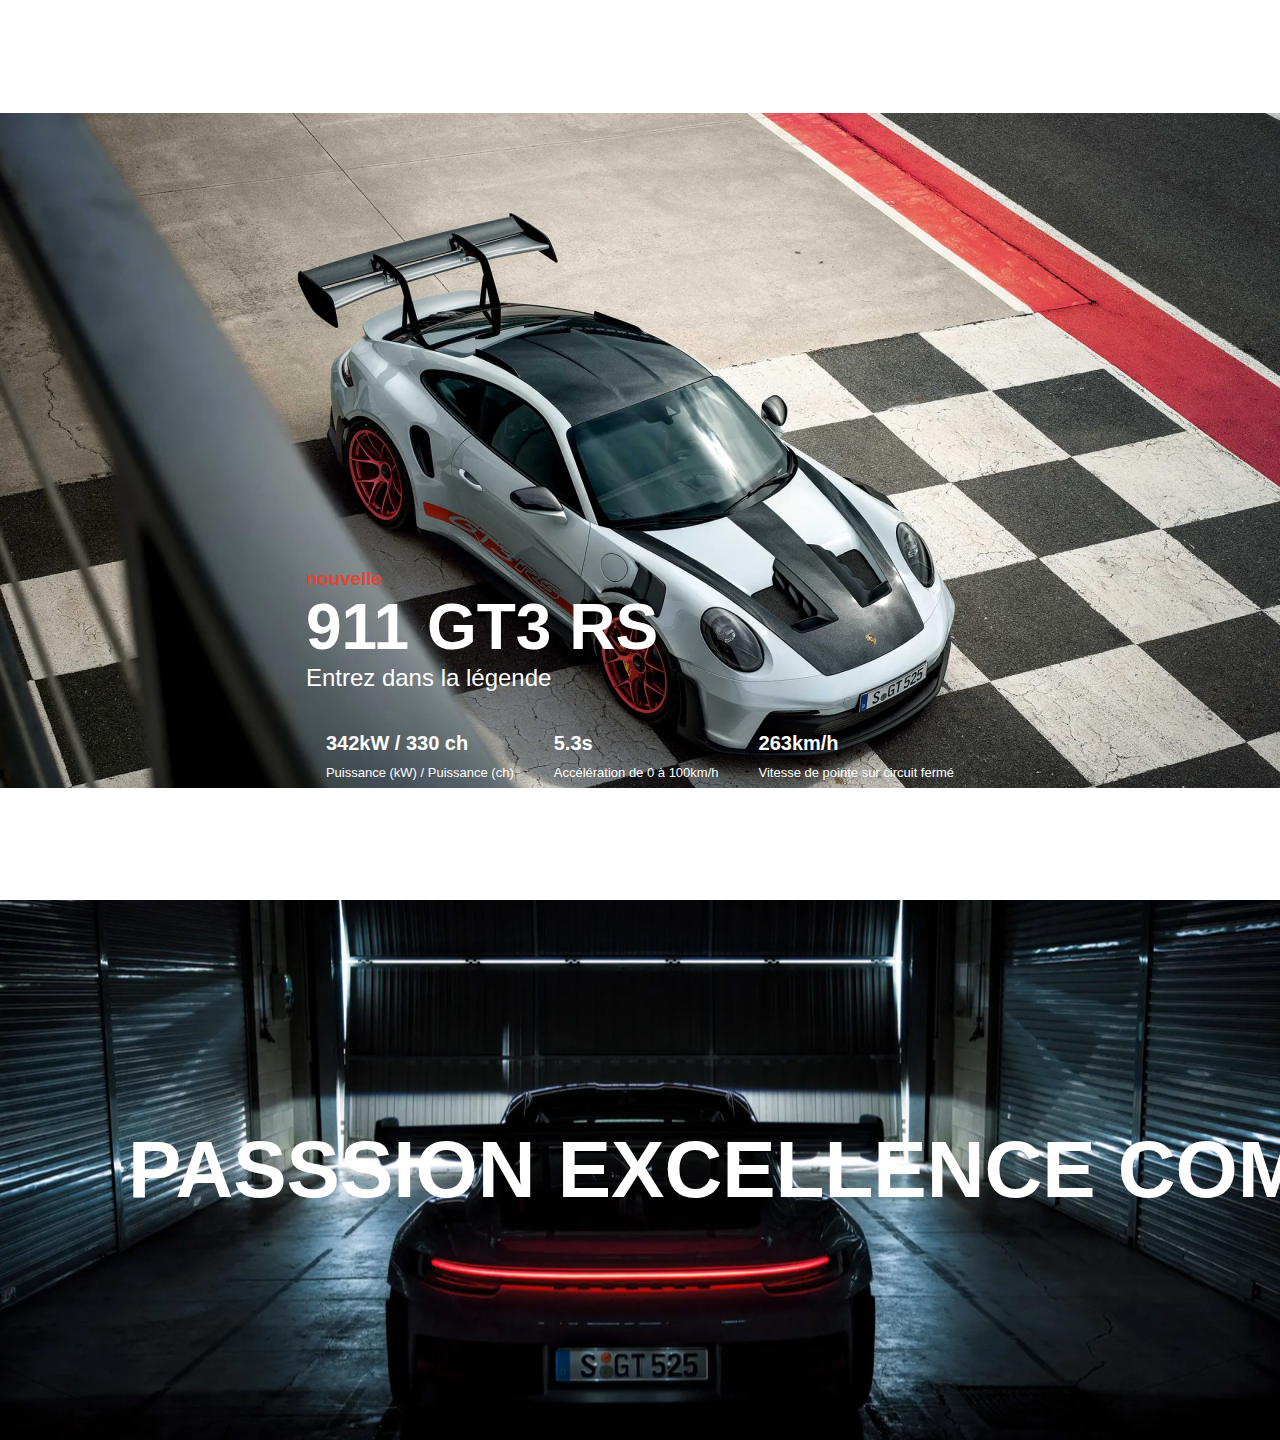
==== new-version/index.html @ ffe87c6f "checkpont #1 : sct-chapters" ====
<!DOCTYPE html>
<html lang="en">

<head>
    <meta charset="UTF-8">
    <meta http-equiv="X-UA-Compatible" content="IE=edge">
    <meta name="viewport" content="width=, initial-scale=1.0">
    <title>Porsche GT3 RS Website-concept</title>

    <meta name="description" content="">

    <!-- Styles import -->
    <link rel="stylesheet" href="./main.css">


    <!-- Javascript imports -->


</head>

<body>

    <div class="website-container">
        <div class="loader">

        </div>
        <div class="website-content">
            <section class="sct-welcome">
                <img src="../assets/img/porsche-zoom-illustration.png" alt="" class="sct-welcome__illustration">
                <div class="sct-welcome__content">

                    <div class="sct-welcome__text-content">
                        <h3 class="sct-welcome__new-title">nouvelle</h3>
                        <h1 class="sct-welcome__title">911 GT3 RS</h1>
                        <p class="sct-welcome__subtitle">Entrez dans la légende</p>
                    </div>

                    <div class="sct-welcome__details-content">
                        <div class="sct-welcome__details">
                            <div class="sct-welcome__details-item">
                                <p class="sct-welcome__details-item-title">342kW / 330 ch</p>
                                <p class="sct-welcome__details-item-value">Puissance (kW) / Puissance (ch)</p>
                            </div>
                            <div class="sct-welcome__details-item">
                                <p class="sct-welcome__details-item-title">5.3s</p>
                                <p class="sct-welcome__details-item-value">Accélération de 0 à 100km/h</p>
                            </div>
                            <div class="sct-welcome__details-item">
                                <p class="sct-welcome__details-item-title">263km/h</p>
                                <p class="sct-welcome__details-item-value">Vitesse de pointe sur circuit fermé</p>
                            </div>
                        </div>
                    </div>
                </div>
            </section>
            <section class="sct-banner">
                <img src="" alt="" class="sct-banner__illustration-image">
                <h1 class="sct-banner__illustraion-title">passsion excellence compétition</h1>
            </section>
            <section class="sct-chapters">
                
            </section>
            <section class="sct-360-presentation"></section>
            <section class="sct-transition-start"></section>
        </div>
    </div>


    <!-- Javascript imports -->

</body>

</html>
---- new-version/main.css ----
body {
    margin: 0;
    padding: 0;
    font-family: Arial, Helvetica, sans-serif;
    overflow-x: hidden;
}
/* ================== */
/* Main website style */
/* ================== */

.website-container {
    display: inline-block;
    width: 100%;
}

.website-content {
    display: inline-block;
    width: 100%;
}

/* =============== */
/* WELCOME SECTION */
/* =============== */

.sct-welcome__illustration {
    position: relative;
}

.sct-welcome {
    height: 100vh;
    display: flex;
    align-items: center;
    justify-content: center;
}

.sct-welcome__content {
    position: absolute;
    /* bottom permet de placer le texte plutôt en bas */
    bottom: 100px;
    z-index: 1;
    display: flex;
    flex-direction: column;
}

/* text content */

.sct-welcome__text-content h1, h3, p {
    margin: 0;
}
.sct-welcome__text-content {
    margin-bottom: 20px;
}
.sct-welcome__new-title {
    color: #DB4836;
}
.sct-welcome__title {
    color: #fff;
    font-size: 4rem;
    font-weight: bold;
}
.sct-welcome__subtitle {
    color: #fff;
    font-size: 1.5rem;
}

/* vehicle details */

.sct-welcome__details {
    color: #fff;
    display: flex;
    flex-direction: row;
    justify-content: center;
    width: 100%;
}
.sct-welcome__details-item {
    padding: 20px;
}

.sct-welcome__details-item-title {
    font-size: 20px;
    font-weight: bold;
    margin-bottom: 10px;
}

.sct-welcome__details-item-value {
    font-size: 13px;
}


/* ================= */
/* TRANSITION BANNER */
/* ================= */
.sct-banner {
    background: url("../assets/img/transition-banner.png");
    height: 60vh;
    background-position: center center;
    display: flex;
    align-items: center;
    overflow-x: scroll;
    padding-left: 10vw;
}
.sct-banner__illustraion-title {
    font-size: 5rem;
    font-weight: bold;
    color: #fff;
    text-transform: uppercase;
    white-space: nowrap;
}
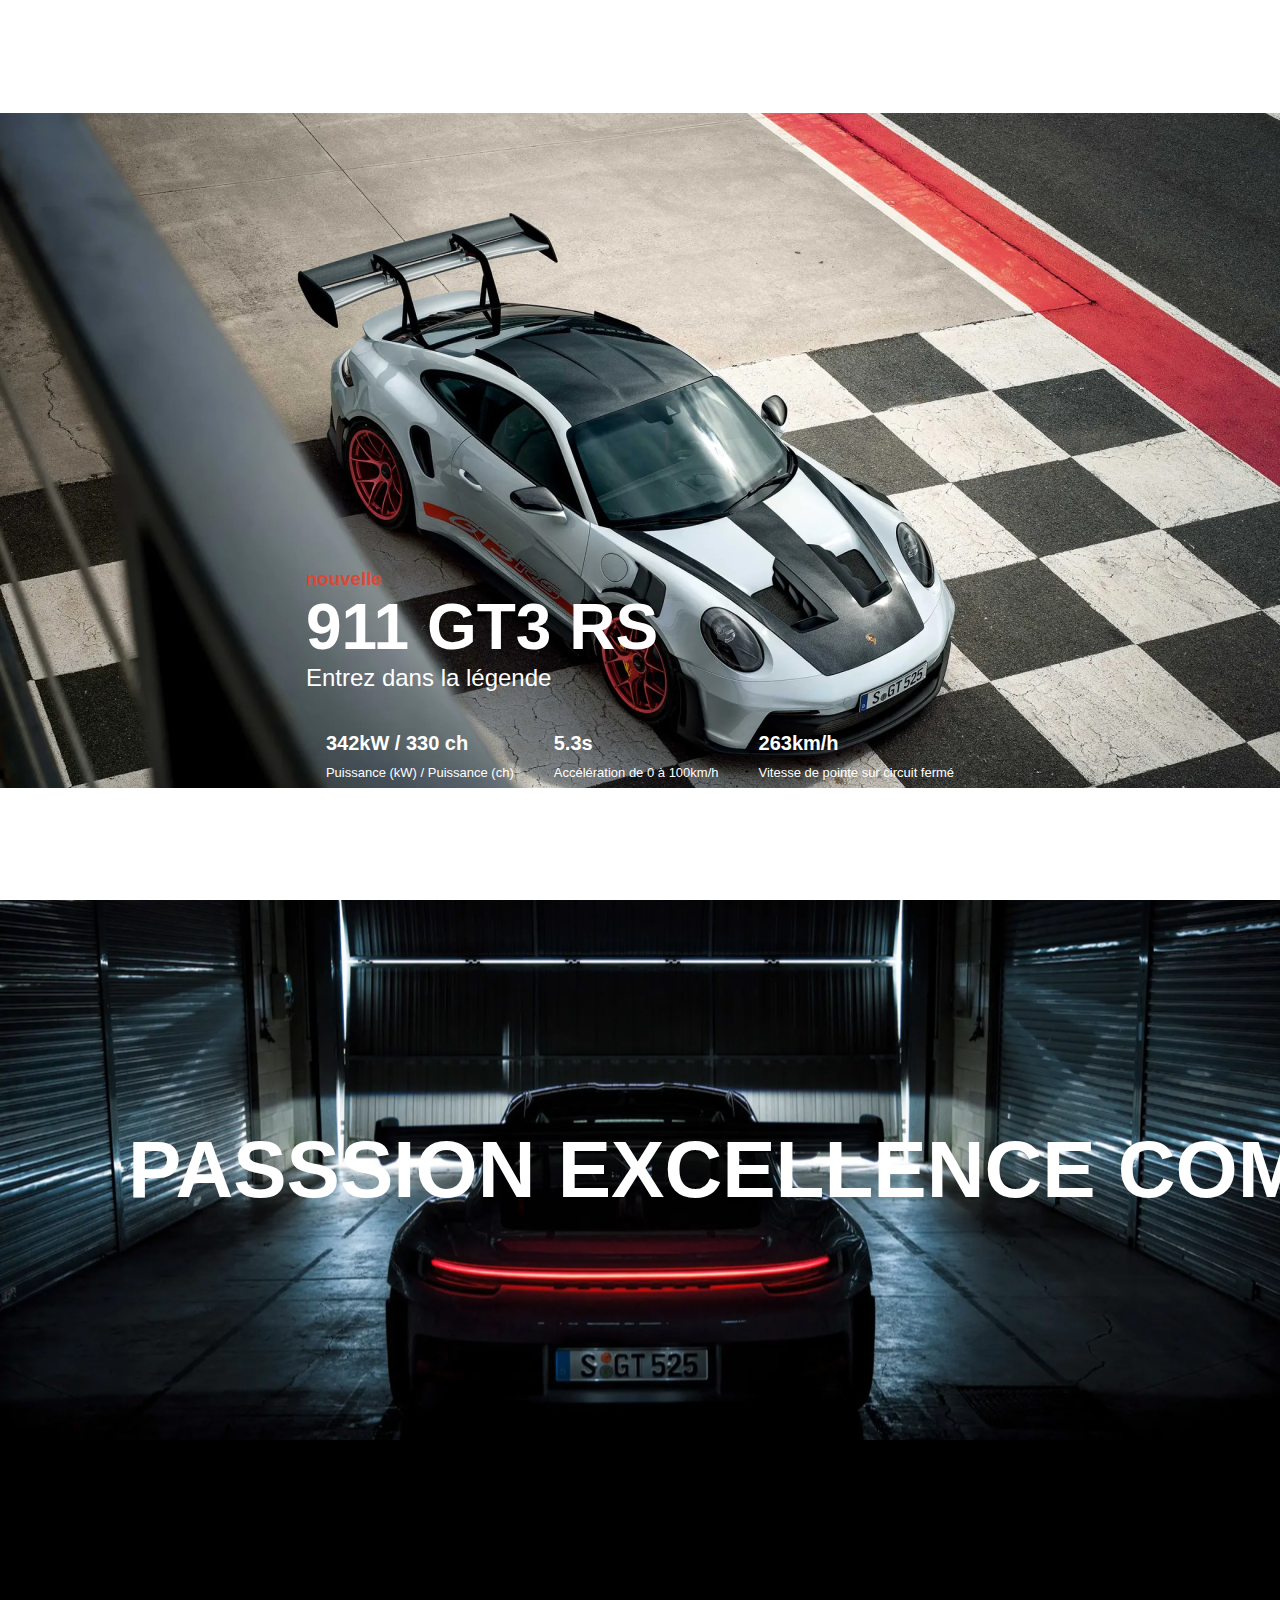
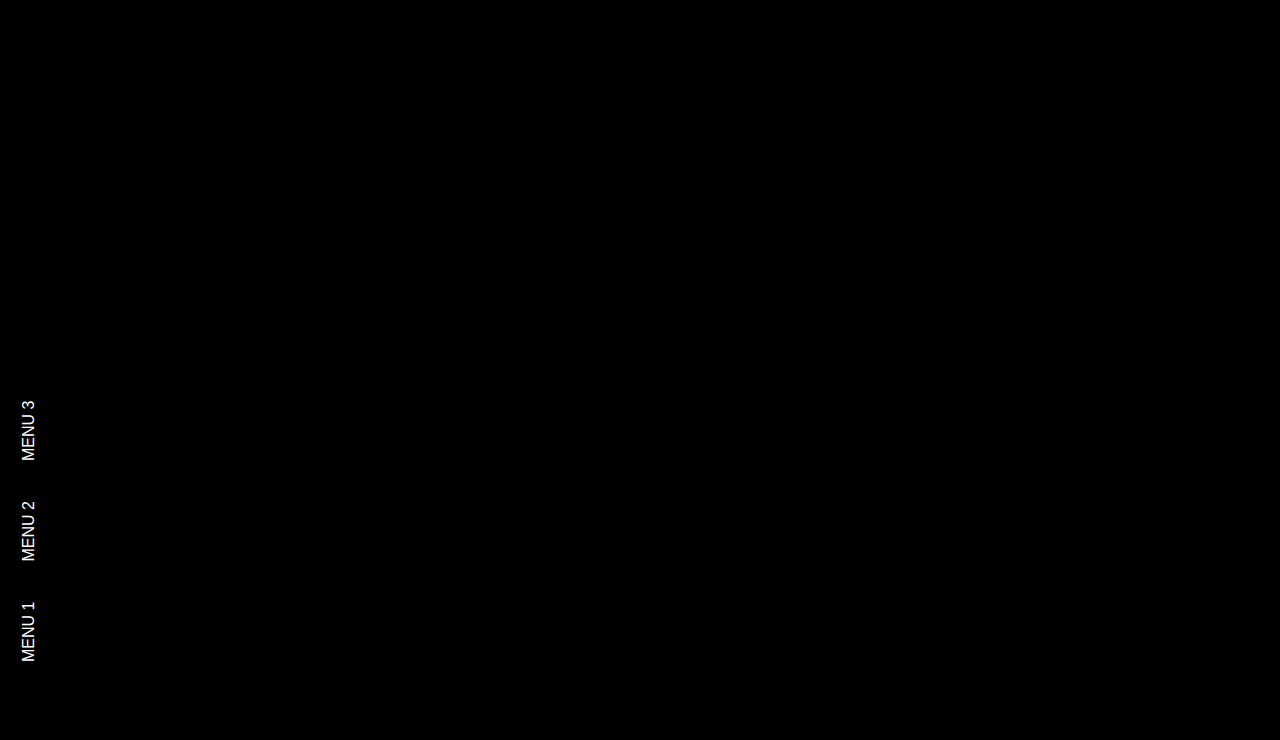
==== commit d22a7f0f: "mise en place du menu" ====
--- a/new-version/index.html
+++ b/new-version/index.html
@@ -58,7 +58,11 @@
                 <h1 class="sct-banner__illustraion-title">passsion excellence compétition</h1>
             </section>
             <section class="sct-chapters">
-                
+                <div class="navbar">
+                    <a href="#" class="navbar-item">Menu 1</a>
+                    <a href="#" class="navbar-item">Menu 2</a>
+                    <a href="#" class="navbar-item">Menu 3</a>
+                </div>
             </section>
             <section class="sct-360-presentation"></section>
             <section class="sct-transition-start"></section>
--- a/new-version/main.css
+++ b/new-version/main.css
@@ -4,6 +4,8 @@
     font-family: Arial, Helvetica, sans-serif;
     overflow-x: hidden;
 }
+
+
 /* ================== */
 /* Main website style */
 /* ================== */
@@ -105,4 +107,39 @@
     color: #fff;
     text-transform: uppercase;
     white-space: nowrap;
-}+}
+
+
+/* ================ */
+/* CHAPTERS SECTION */
+/* ================ */
+.sct-chapters {
+    height: 100vh;
+    display: flex;
+    align-items: center;
+    justify-content: center;
+    background: #000;
+    position: relative;
+}
+
+.navbar {
+    transform: rotate(-90deg);
+    transform-origin: top left;
+    display: flex;
+    flex-direction: row;
+    text-align: right;
+    position: absolute;
+    left: 0;
+    bottom: 0;
+    z-index: 3;
+  }
+  
+  .navbar-item {
+    padding: 20px;
+    color: #fff;
+    font-size: 1rem;
+    font-weight: lighter;
+    text-transform: uppercase;
+    text-decoration: none;
+    transition: all 0.3s ease;
+  }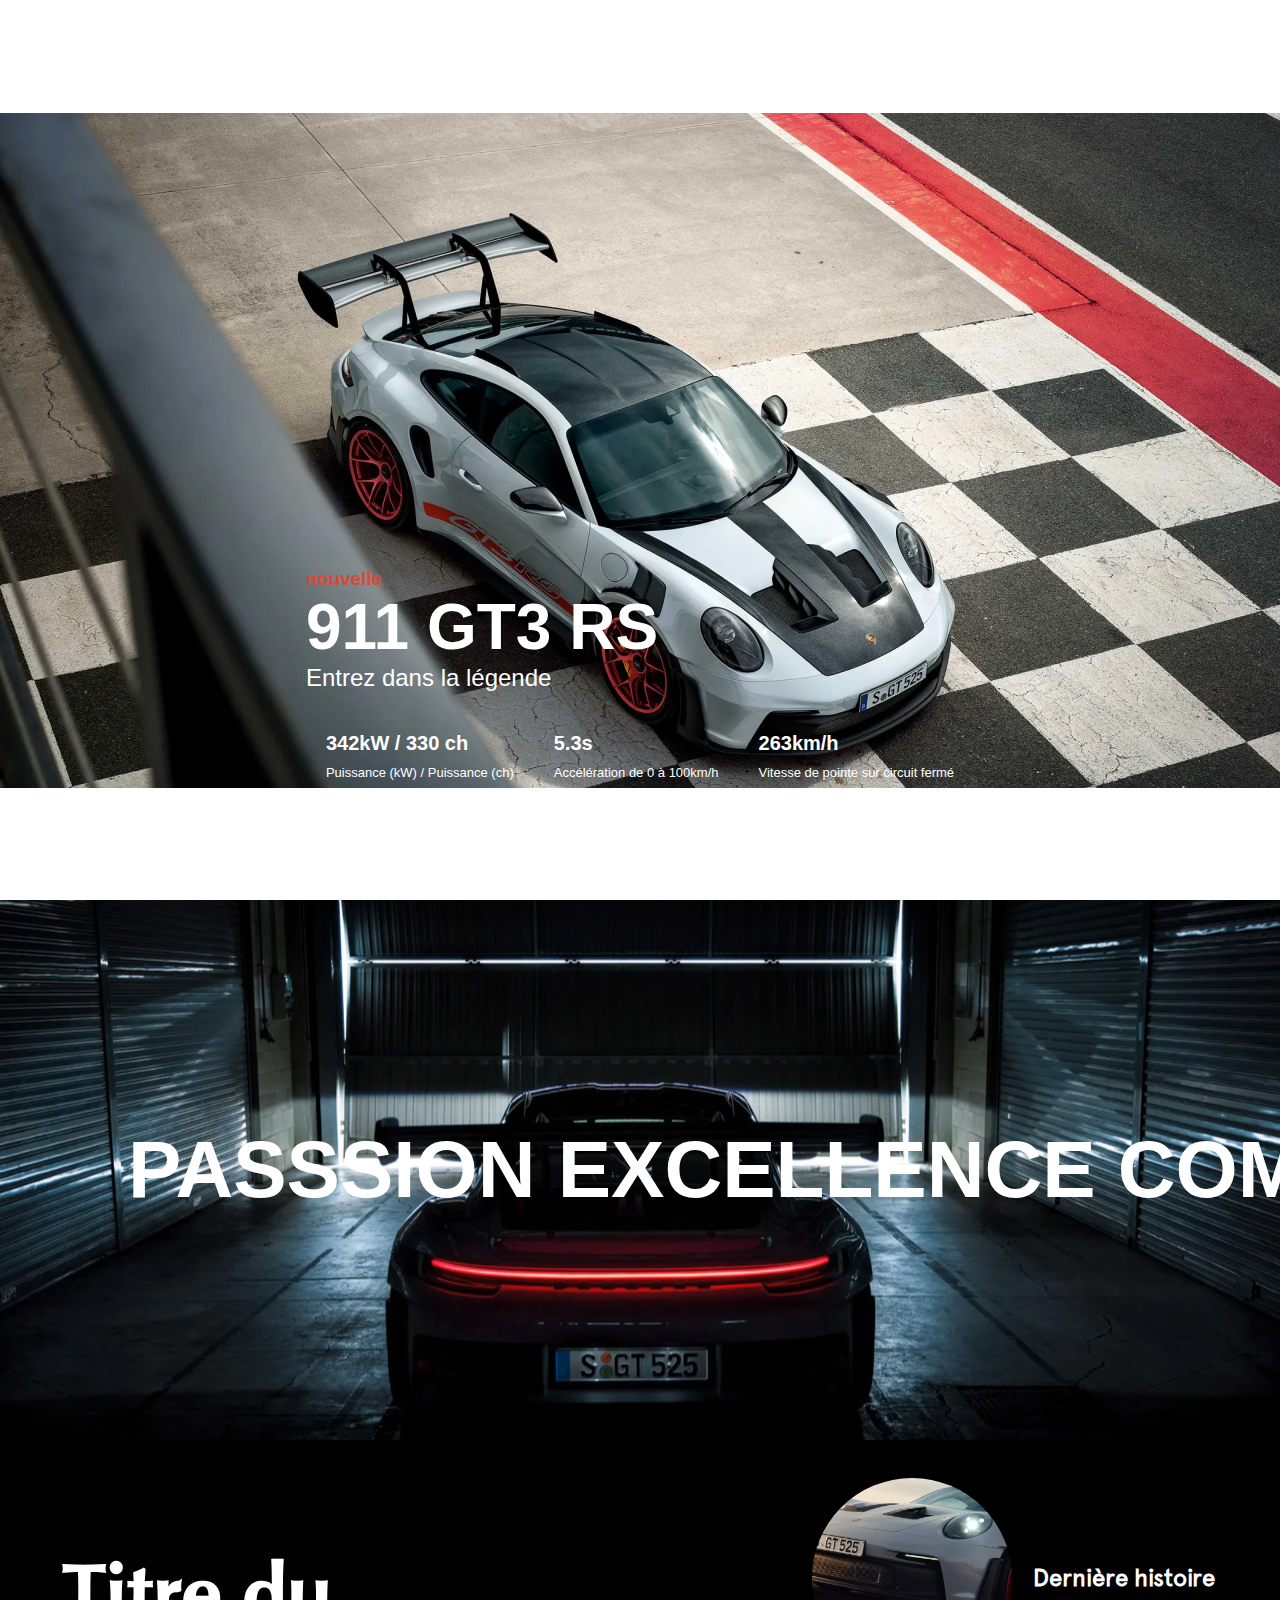
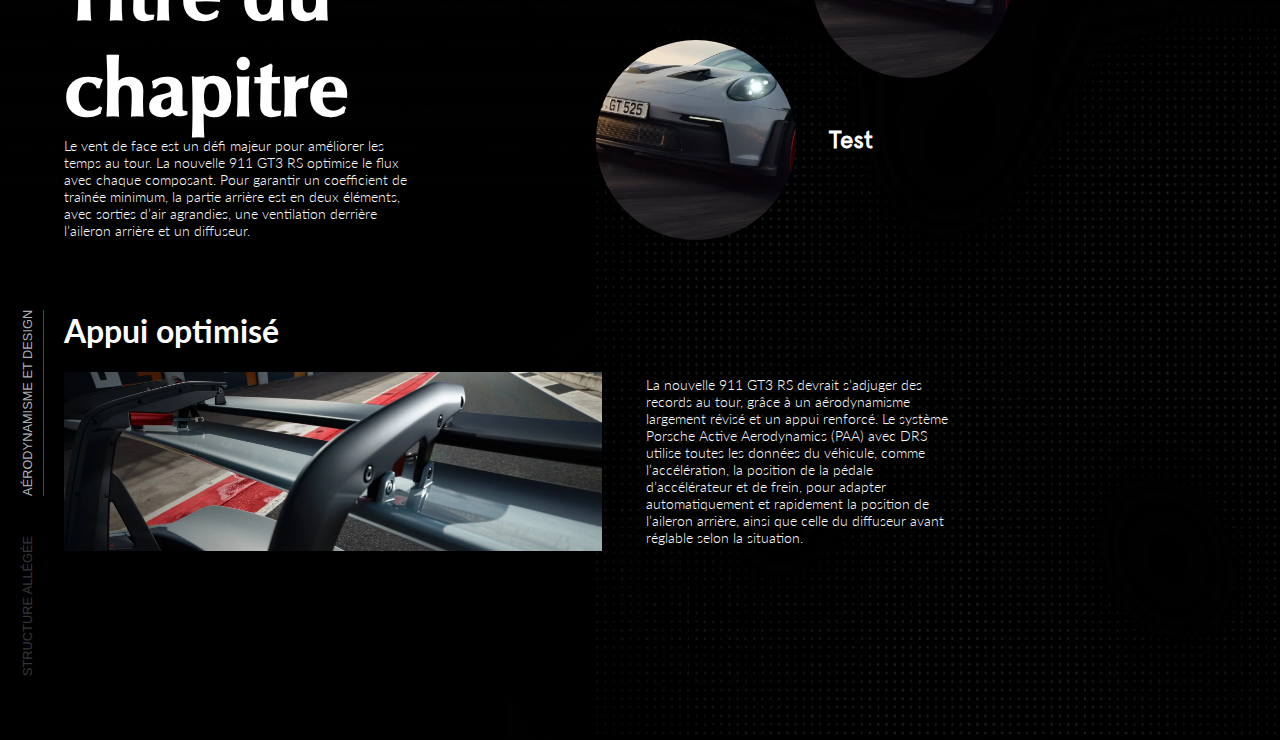
==== commit 9c41af7e: "front-end section chapitres" ====
--- a/new-version/index.html
+++ b/new-version/index.html
@@ -58,10 +58,60 @@
                 <h1 class="sct-banner__illustraion-title">passsion excellence compétition</h1>
             </section>
             <section class="sct-chapters">
-                <div class="navbar">
-                    <a href="#" class="navbar-item">Menu 1</a>
-                    <a href="#" class="navbar-item">Menu 2</a>
-                    <a href="#" class="navbar-item">Menu 3</a>
+                <div class="sct-chapter__navbar">
+                    <a href="#" class="sct-chapter__navbar-item">structure allégée</a>
+                    <a href="#" class="sct-chapter__navbar-item active">aérodynamisme et design</a>
+                </div>
+                <div class="sct-chapter__content">
+                    <div class="sct-chapter__content-top-datas">
+                        <div class="sct-chapter__content-chapter-infos">
+                            <div class="sct-chapter__content-infos">
+                                <h1 id="chapter-title">Titre du chapitre</h1>
+                                <p id="chapter-description">
+                                    Le vent de face est un défi majeur pour améliorer les temps au tour. La nouvelle 911
+                                    GT3 RS optimise le flux avec chaque composant. Pour garantir un coefficient de
+                                    traînée minimum, la partie arrière est en deux éléments, avec sorties d’air
+                                    agrandies, une ventilation derrière l’aileron arrière et un diffuseur.
+                                </p>
+                            </div>
+                        </div>
+                        <div class="sct-chapter__content-next-stories">
+                            <div class="sct-chapter__content-last">
+                                <div class="sct-chapter__content-content">
+                                    <div id="last-storie-img-path" class="sct-chapter__content-image-test-container">
+                                    </div>
+                                    <h3 class="sct-chapter__content-storie-title" id="last-storie-title">Dernière
+                                        histoire</h3>
+                                </div>
+                            </div>
+                            <div class="sct-chapter__content-next">
+                                <div class="sct-chapter__content-content">
+                                    <div id="next-storie-img-path" class="sct-chapter__content-image-test-container">
+                                    </div>
+                                    <h3 class="sct-chapter__content-storie-title" id="next-storie-title">Test</h3>
+                                </div>
+                            </div>
+                        </div>
+                    </div>
+                    <div class="sct-chapter__content-bottom-datas">
+                        <div class="sct-chapter__content-storie-details">
+                            <div>
+                                <h1 id="current-storie-title">Appui optimisé</h1>
+                            </div>
+                            <div class="sct-chapter__content-image-description">
+                                <img id="current-storie-img-path" class="sct-chapter__content-storieImage"
+                                    src="../assets/img/c0-sto0.jpg">
+                                <p id="current-storie-description">
+                                    La nouvelle 911 GT3 RS devrait s’adjuger des records au tour, grâce à un
+                                    aérodynamisme largement révisé et un appui renforcé. Le système Porsche Active
+                                    Aerodynamics (PAA) avec DRS utilise toutes les données du véhicule, comme
+                                    l’accélération, la position de la pédale d’accélérateur et de frein, pour adapter
+                                    automatiquement et rapidement la position de l’aileron arrière, ainsi que celle du
+                                    diffuseur avant réglable selon la situation.
+                                </p>
+                            </div>
+                        </div>
+                    </div>
                 </div>
             </section>
             <section class="sct-360-presentation"></section>
--- a/new-version/main.css
+++ b/new-version/main.css
@@ -1,3 +1,8 @@
+@import url(../assets/css/animations.css);
+@import url(../assets/css/fonts-import.css);
+@import url("https://fonts.googleapis.com/css2?family=Lato:wght@300;700&display=swap");
+
+
 body {
     margin: 0;
     padding: 0;
@@ -46,20 +51,26 @@
 
 /* text content */
 
-.sct-welcome__text-content h1, h3, p {
+.sct-welcome__text-content h1,
+h3,
+p {
     margin: 0;
 }
+
 .sct-welcome__text-content {
     margin-bottom: 20px;
 }
+
 .sct-welcome__new-title {
     color: #DB4836;
 }
+
 .sct-welcome__title {
     color: #fff;
     font-size: 4rem;
     font-weight: bold;
 }
+
 .sct-welcome__subtitle {
     color: #fff;
     font-size: 1.5rem;
@@ -74,6 +85,7 @@
     justify-content: center;
     width: 100%;
 }
+
 .sct-welcome__details-item {
     padding: 20px;
 }
@@ -101,6 +113,7 @@
     overflow-x: scroll;
     padding-left: 10vw;
 }
+
 .sct-banner__illustraion-title {
     font-size: 5rem;
     font-weight: bold;
@@ -122,7 +135,9 @@
     position: relative;
 }
 
-.navbar {
+/* NAVBAR */
+
+.sct-chapter__navbar {
     transform: rotate(-90deg);
     transform-origin: top left;
     display: flex;
@@ -132,14 +147,157 @@
     left: 0;
     bottom: 0;
     z-index: 3;
-  }
-  
-  .navbar-item {
+}
+
+.sct-chapter__navbar-item {
     padding: 20px;
-    color: #fff;
-    font-size: 1rem;
+    color: #aeb0b4;
+    opacity: 0.3;
+    font-size: 0.8rem;
     font-weight: lighter;
     text-transform: uppercase;
     text-decoration: none;
     transition: all 0.3s ease;
-  }+    padding-bottom: 8px;
+    padding-left: 0px;
+    padding-right: 0px;
+    margin: 0 20px;
+}
+
+.active {
+    color: #aeb0b4;
+    opacity: 1;
+    border-bottom: 1px solid #c11521;
+}
+
+
+/* CONTENU SECTION */
+.sct-chapter__content {
+    width: 100%;
+    height: 100%;
+
+    background: url("../assets/img/bg-dot.png") no-repeat;
+    background-size: 100% 100%;
+
+}
+
+/* intégration d'un contenu mauvais */
+.sct-chapter__content-top-datas {
+    height: 50%;
+
+    display: flex;
+}
+
+.sct-chapter__content-bottom-datas {
+    height: 50%;
+    display: flex;
+}
+
+/* infos du chapitre */
+.sct-chapter__content-chapter-infos {
+    flex: 1;
+    display: flex;
+    align-items: center;
+    justify-content: center;
+    padding: 5%;
+    color: #fff;
+}
+
+.sct-chapter__content-chapter-infos .sct-chapter__content-infos h1 {
+    font-family: 'Classico URW';
+    font-size: 5rem;
+    margin-bottom: 0;
+}
+
+.sct-chapter__content-chapter-infos .sct-chapter__content-infos p {
+    font-family: 'Lato';
+    font-weight: 300;
+    font-size: 14px;
+}
+
+/* next stories pictures */
+.sct-chapter__content-next-stories {
+    flex: 2;
+    padding: 3%;
+}
+
+.sct-chapter__content-next {
+    height: 60%;
+    display: flex;
+}
+
+.sct-chapter__content-last {
+    height: 40%;
+}
+
+.sct-chapter__content-next .sct-chapter__content-content {
+    flex: 1;
+    display: flex;
+    flex-direction: row;
+    align-items: center;
+    margin-left: 10%;
+}
+
+.sct-chapter__content-image-test-container {
+    width: 200px;
+    height: 200px;
+    border-radius: 50%;
+    background-image: url("../assets/img/c0-sto1.webp");
+    background-size: cover;
+    background-position: center center;
+    overflow: hidden;
+}
+
+.sct-chapter__content-last .sct-chapter__content-content {
+    flex: 1;
+    display: flex;
+    flex-direction: row;
+    align-items: center;
+    margin-left: 40%;
+}
+
+.sct-chapter__content-last .sct-chapter__content-content img {
+    width: 150px;
+    height: 150px;
+    border-radius: 1000px;
+}
+
+.sct-chapter__content-storie-title {
+    font-family: 'Apercu Regular';
+    font-size: 1.5rem;
+    padding-left: 5%;
+    color: #fff;
+}
+
+
+/* détails histoire */
+.sct-chapter__content-storie-details {
+    width: 70%;
+    display: flex;
+    flex-direction: column;
+    color: #fff;
+    padding-left: 5%;
+}
+
+.sct-chapter__content-storie-details h1 {
+    font-family: 'Lato';
+    font-weight: 700;
+}
+
+.sct-chapter__content-storie-details .sct-chapter__content-image-description {
+    display: flex;
+    flex-direction: rows;
+    align-items: center;
+}
+
+.sct-chapter__content-image-description p {
+    padding-left: 5%;
+    font-family: 'Lato';
+    font-weight: 300;
+    font-size: 14px;
+}
+
+.sct-chapter__content-storieImage {
+    max-width: 60%;
+}
+
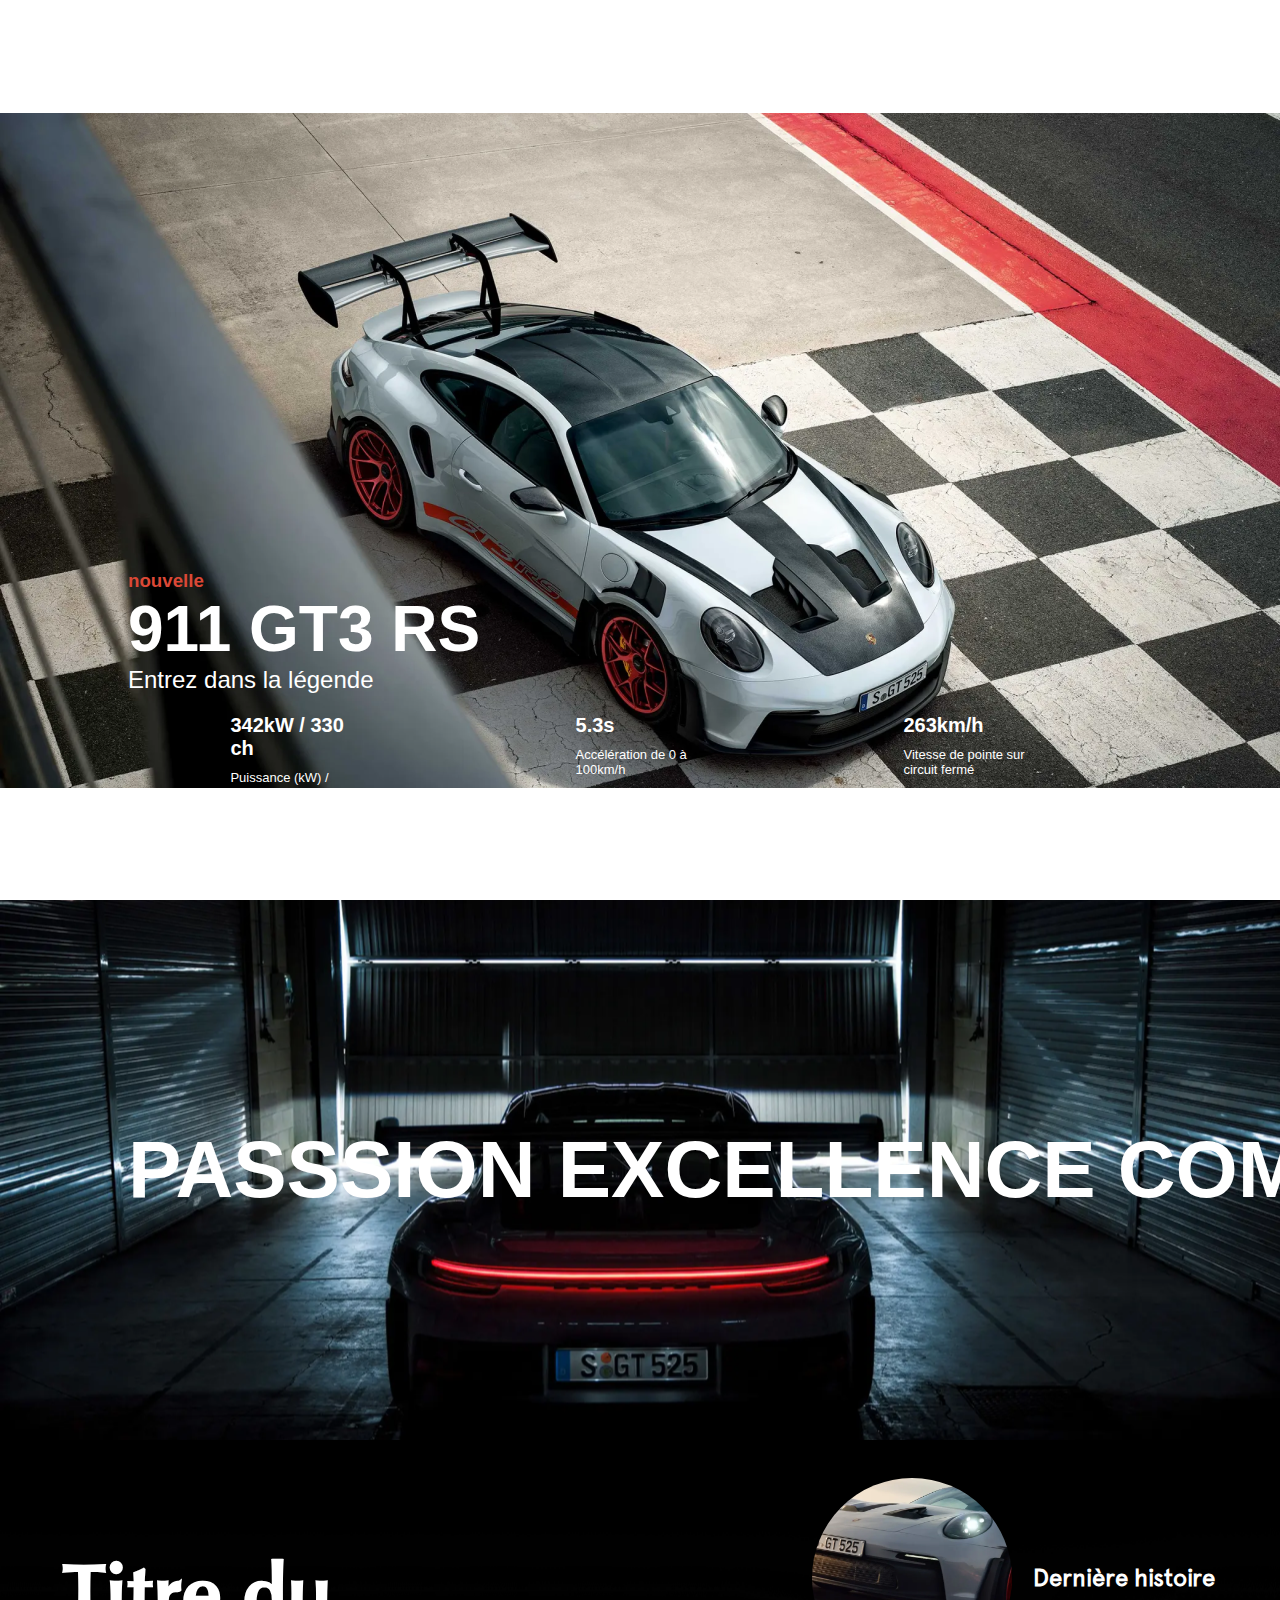
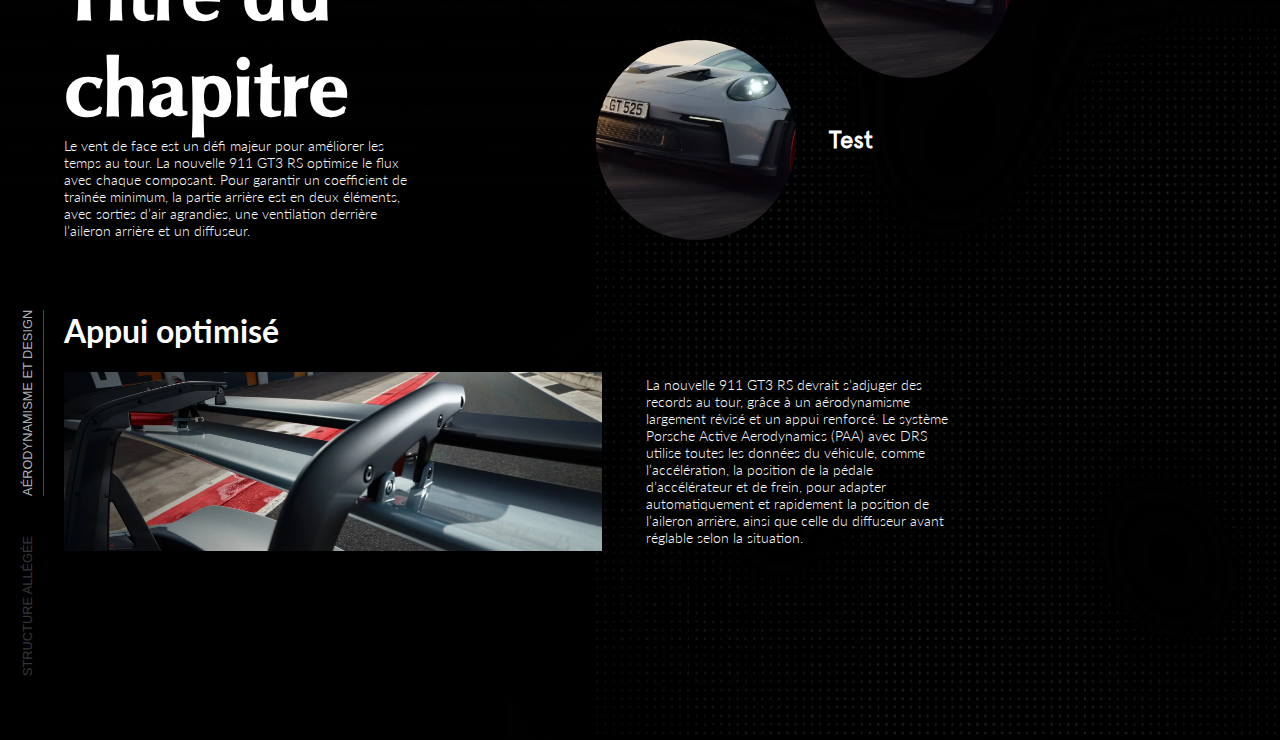
==== commit 19dab59e: "implementation frontend de la section chapitres" ====
--- a/new-version/index.html
+++ b/new-version/index.html
@@ -10,6 +10,8 @@
     <meta name="description" content="">
 
     <!-- Styles import -->
+    <link rel="stylesheet" href="./sct-welcome-style.css">
+    <link rel="stylesheet" href="./sct-chapters-style.css">
     <link rel="stylesheet" href="./main.css">
 
 
@@ -114,7 +116,9 @@
                     </div>
                 </div>
             </section>
-            <section class="sct-360-presentation"></section>
+            <section class="sct-360-presentation">
+                
+            </section>
             <section class="sct-transition-start"></section>
         </div>
     </div>
--- a/new-version/sct-welcome-style.css
+++ b/new-version/sct-welcome-style.css
@@ -0,0 +1,76 @@
+/* =============== */
+/* WELCOME SECTION */
+/* =============== */
+
+.sct-welcome__illustration {
+    position: relative;
+    flex: 1;
+}
+
+.sct-welcome {
+    height: 100vh;
+    display: flex;
+    align-items: center;
+    justify-content: center;
+}
+
+.sct-welcome__content {
+    position: absolute;
+    /* bottom permet de placer le texte plutôt en bas */
+    bottom: 100px;
+    z-index: 1;
+    width: 80%;
+    display: flex;
+    flex-direction: column;
+}
+
+/* text content */
+
+.sct-welcome__text-content h1,
+h3,
+p {
+    margin: 0;
+}
+
+.sct-welcome__text-content {
+    margin-bottom: 20px;
+}
+
+.sct-welcome__new-title {
+    color: #DB4836;
+}
+
+.sct-welcome__title {
+    color: #fff;
+    font-size: 4rem;
+    font-weight: bold;
+}
+
+.sct-welcome__subtitle {
+    color: #fff;
+    font-size: 1.5rem;
+}
+
+/* vehicle details */
+
+.sct-welcome__details {
+    color: #fff;
+    display: flex;
+    flex-direction: row;
+    justify-content: center;
+    width: 100%;
+}
+
+.sct-welcome__details-item {
+    padding: 0 10%;
+}
+
+.sct-welcome__details-item-title {
+    font-size: 20px;
+    font-weight: bold;
+    margin-bottom: 10px;
+}
+
+.sct-welcome__details-item-value {
+    font-size: 13px;
+}
--- a/new-version/sct-chapters-style.css
+++ b/new-version/sct-chapters-style.css
@@ -0,0 +1,178 @@
+/* ================ */
+/* CHAPTERS SECTION */
+/* ================ */
+.sct-chapters {
+    height: 100vh;
+    display: flex;
+    align-items: center;
+    justify-content: center;
+    background: #000;
+    position: relative;
+}
+
+/* NAVBAR */
+
+.sct-chapter__navbar {
+    transform: rotate(-90deg);
+    transform-origin: top left;
+    display: flex;
+    flex-direction: row;
+    text-align: right;
+    position: absolute;
+    left: 0;
+    bottom: 0;
+    z-index: 3;
+}
+
+.sct-chapter__navbar-item {
+    padding: 20px;
+    color: #aeb0b4;
+    opacity: 0.3;
+    font-size: 0.8rem;
+    font-weight: lighter;
+    text-transform: uppercase;
+    text-decoration: none;
+    transition: all 0.3s ease;
+    padding-bottom: 8px;
+    padding-left: 0px;
+    padding-right: 0px;
+    margin: 0 20px;
+}
+
+.active {
+    color: #aeb0b4;
+    opacity: 1;
+    border-bottom: 1px solid #c11521;
+}
+
+
+/* CONTENU SECTION */
+.sct-chapter__content {
+    width: 100%;
+    height: 100%;
+
+    background: url("../assets/img/bg-dot.png") no-repeat;
+    background-size: 100% 100%;
+
+}
+
+/* intégration d'un contenu mauvais */
+.sct-chapter__content-top-datas {
+    height: 50%;
+
+    display: flex;
+}
+
+.sct-chapter__content-bottom-datas {
+    height: 50%;
+    display: flex;
+}
+
+/* infos du chapitre */
+.sct-chapter__content-chapter-infos {
+    flex: 1;
+    display: flex;
+    align-items: center;
+    justify-content: center;
+    padding: 5%;
+    color: #fff;
+}
+
+.sct-chapter__content-chapter-infos .sct-chapter__content-infos h1 {
+    font-family: 'Classico URW';
+    font-size: 5rem;
+    margin-bottom: 0;
+}
+
+.sct-chapter__content-chapter-infos .sct-chapter__content-infos p {
+    font-family: 'Lato';
+    font-weight: 300;
+    font-size: 14px;
+}
+
+/* next stories pictures */
+.sct-chapter__content-next-stories {
+    flex: 2;
+    padding: 3%;
+}
+
+.sct-chapter__content-next {
+    height: 60%;
+    display: flex;
+}
+
+.sct-chapter__content-last {
+    height: 40%;
+}
+
+.sct-chapter__content-next .sct-chapter__content-content {
+    flex: 1;
+    display: flex;
+    flex-direction: row;
+    align-items: center;
+    margin-left: 10%;
+}
+
+.sct-chapter__content-image-test-container {
+    width: 200px;
+    height: 200px;
+    border-radius: 50%;
+    background-image: url("../assets/img/c0-sto1.webp");
+    background-size: cover;
+    background-position: center center;
+    overflow: hidden;
+}
+
+.sct-chapter__content-last .sct-chapter__content-content {
+    flex: 1;
+    display: flex;
+    flex-direction: row;
+    align-items: center;
+    margin-left: 40%;
+}
+
+.sct-chapter__content-last .sct-chapter__content-content img {
+    width: 150px;
+    height: 150px;
+    border-radius: 1000px;
+}
+
+.sct-chapter__content-storie-title {
+    font-family: 'Apercu Regular';
+    font-size: 1.5rem;
+    padding-left: 5%;
+    color: #fff;
+}
+
+
+/* détails histoire */
+.sct-chapter__content-storie-details {
+    width: 70%;
+    display: flex;
+    flex-direction: column;
+    color: #fff;
+    padding-left: 5%;
+}
+
+.sct-chapter__content-storie-details h1 {
+    font-family: 'Lato';
+    font-weight: 700;
+}
+
+.sct-chapter__content-storie-details .sct-chapter__content-image-description {
+    display: flex;
+    flex-direction: rows;
+    align-items: center;
+}
+
+.sct-chapter__content-image-description p {
+    padding-left: 5%;
+    font-family: 'Lato';
+    font-weight: 300;
+    font-size: 14px;
+}
+
+.sct-chapter__content-storieImage {
+    max-width: 60%;
+}
+
--- a/new-version/main.css
+++ b/new-version/main.css
@@ -25,80 +25,6 @@
     width: 100%;
 }
 
-/* =============== */
-/* WELCOME SECTION */
-/* =============== */
-
-.sct-welcome__illustration {
-    position: relative;
-}
-
-.sct-welcome {
-    height: 100vh;
-    display: flex;
-    align-items: center;
-    justify-content: center;
-}
-
-.sct-welcome__content {
-    position: absolute;
-    /* bottom permet de placer le texte plutôt en bas */
-    bottom: 100px;
-    z-index: 1;
-    display: flex;
-    flex-direction: column;
-}
-
-/* text content */
-
-.sct-welcome__text-content h1,
-h3,
-p {
-    margin: 0;
-}
-
-.sct-welcome__text-content {
-    margin-bottom: 20px;
-}
-
-.sct-welcome__new-title {
-    color: #DB4836;
-}
-
-.sct-welcome__title {
-    color: #fff;
-    font-size: 4rem;
-    font-weight: bold;
-}
-
-.sct-welcome__subtitle {
-    color: #fff;
-    font-size: 1.5rem;
-}
-
-/* vehicle details */
-
-.sct-welcome__details {
-    color: #fff;
-    display: flex;
-    flex-direction: row;
-    justify-content: center;
-    width: 100%;
-}
-
-.sct-welcome__details-item {
-    padding: 20px;
-}
-
-.sct-welcome__details-item-title {
-    font-size: 20px;
-    font-weight: bold;
-    margin-bottom: 10px;
-}
-
-.sct-welcome__details-item-value {
-    font-size: 13px;
-}
 
 
 /* ================= */
@@ -123,181 +49,3 @@
 }
 
 
-/* ================ */
-/* CHAPTERS SECTION */
-/* ================ */
-.sct-chapters {
-    height: 100vh;
-    display: flex;
-    align-items: center;
-    justify-content: center;
-    background: #000;
-    position: relative;
-}
-
-/* NAVBAR */
-
-.sct-chapter__navbar {
-    transform: rotate(-90deg);
-    transform-origin: top left;
-    display: flex;
-    flex-direction: row;
-    text-align: right;
-    position: absolute;
-    left: 0;
-    bottom: 0;
-    z-index: 3;
-}
-
-.sct-chapter__navbar-item {
-    padding: 20px;
-    color: #aeb0b4;
-    opacity: 0.3;
-    font-size: 0.8rem;
-    font-weight: lighter;
-    text-transform: uppercase;
-    text-decoration: none;
-    transition: all 0.3s ease;
-    padding-bottom: 8px;
-    padding-left: 0px;
-    padding-right: 0px;
-    margin: 0 20px;
-}
-
-.active {
-    color: #aeb0b4;
-    opacity: 1;
-    border-bottom: 1px solid #c11521;
-}
-
-
-/* CONTENU SECTION */
-.sct-chapter__content {
-    width: 100%;
-    height: 100%;
-
-    background: url("../assets/img/bg-dot.png") no-repeat;
-    background-size: 100% 100%;
-
-}
-
-/* intégration d'un contenu mauvais */
-.sct-chapter__content-top-datas {
-    height: 50%;
-
-    display: flex;
-}
-
-.sct-chapter__content-bottom-datas {
-    height: 50%;
-    display: flex;
-}
-
-/* infos du chapitre */
-.sct-chapter__content-chapter-infos {
-    flex: 1;
-    display: flex;
-    align-items: center;
-    justify-content: center;
-    padding: 5%;
-    color: #fff;
-}
-
-.sct-chapter__content-chapter-infos .sct-chapter__content-infos h1 {
-    font-family: 'Classico URW';
-    font-size: 5rem;
-    margin-bottom: 0;
-}
-
-.sct-chapter__content-chapter-infos .sct-chapter__content-infos p {
-    font-family: 'Lato';
-    font-weight: 300;
-    font-size: 14px;
-}
-
-/* next stories pictures */
-.sct-chapter__content-next-stories {
-    flex: 2;
-    padding: 3%;
-}
-
-.sct-chapter__content-next {
-    height: 60%;
-    display: flex;
-}
-
-.sct-chapter__content-last {
-    height: 40%;
-}
-
-.sct-chapter__content-next .sct-chapter__content-content {
-    flex: 1;
-    display: flex;
-    flex-direction: row;
-    align-items: center;
-    margin-left: 10%;
-}
-
-.sct-chapter__content-image-test-container {
-    width: 200px;
-    height: 200px;
-    border-radius: 50%;
-    background-image: url("../assets/img/c0-sto1.webp");
-    background-size: cover;
-    background-position: center center;
-    overflow: hidden;
-}
-
-.sct-chapter__content-last .sct-chapter__content-content {
-    flex: 1;
-    display: flex;
-    flex-direction: row;
-    align-items: center;
-    margin-left: 40%;
-}
-
-.sct-chapter__content-last .sct-chapter__content-content img {
-    width: 150px;
-    height: 150px;
-    border-radius: 1000px;
-}
-
-.sct-chapter__content-storie-title {
-    font-family: 'Apercu Regular';
-    font-size: 1.5rem;
-    padding-left: 5%;
-    color: #fff;
-}
-
-
-/* détails histoire */
-.sct-chapter__content-storie-details {
-    width: 70%;
-    display: flex;
-    flex-direction: column;
-    color: #fff;
-    padding-left: 5%;
-}
-
-.sct-chapter__content-storie-details h1 {
-    font-family: 'Lato';
-    font-weight: 700;
-}
-
-.sct-chapter__content-storie-details .sct-chapter__content-image-description {
-    display: flex;
-    flex-direction: rows;
-    align-items: center;
-}
-
-.sct-chapter__content-image-description p {
-    padding-left: 5%;
-    font-family: 'Lato';
-    font-weight: 300;
-    font-size: 14px;
-}
-
-.sct-chapter__content-storieImage {
-    max-width: 60%;
-}
-
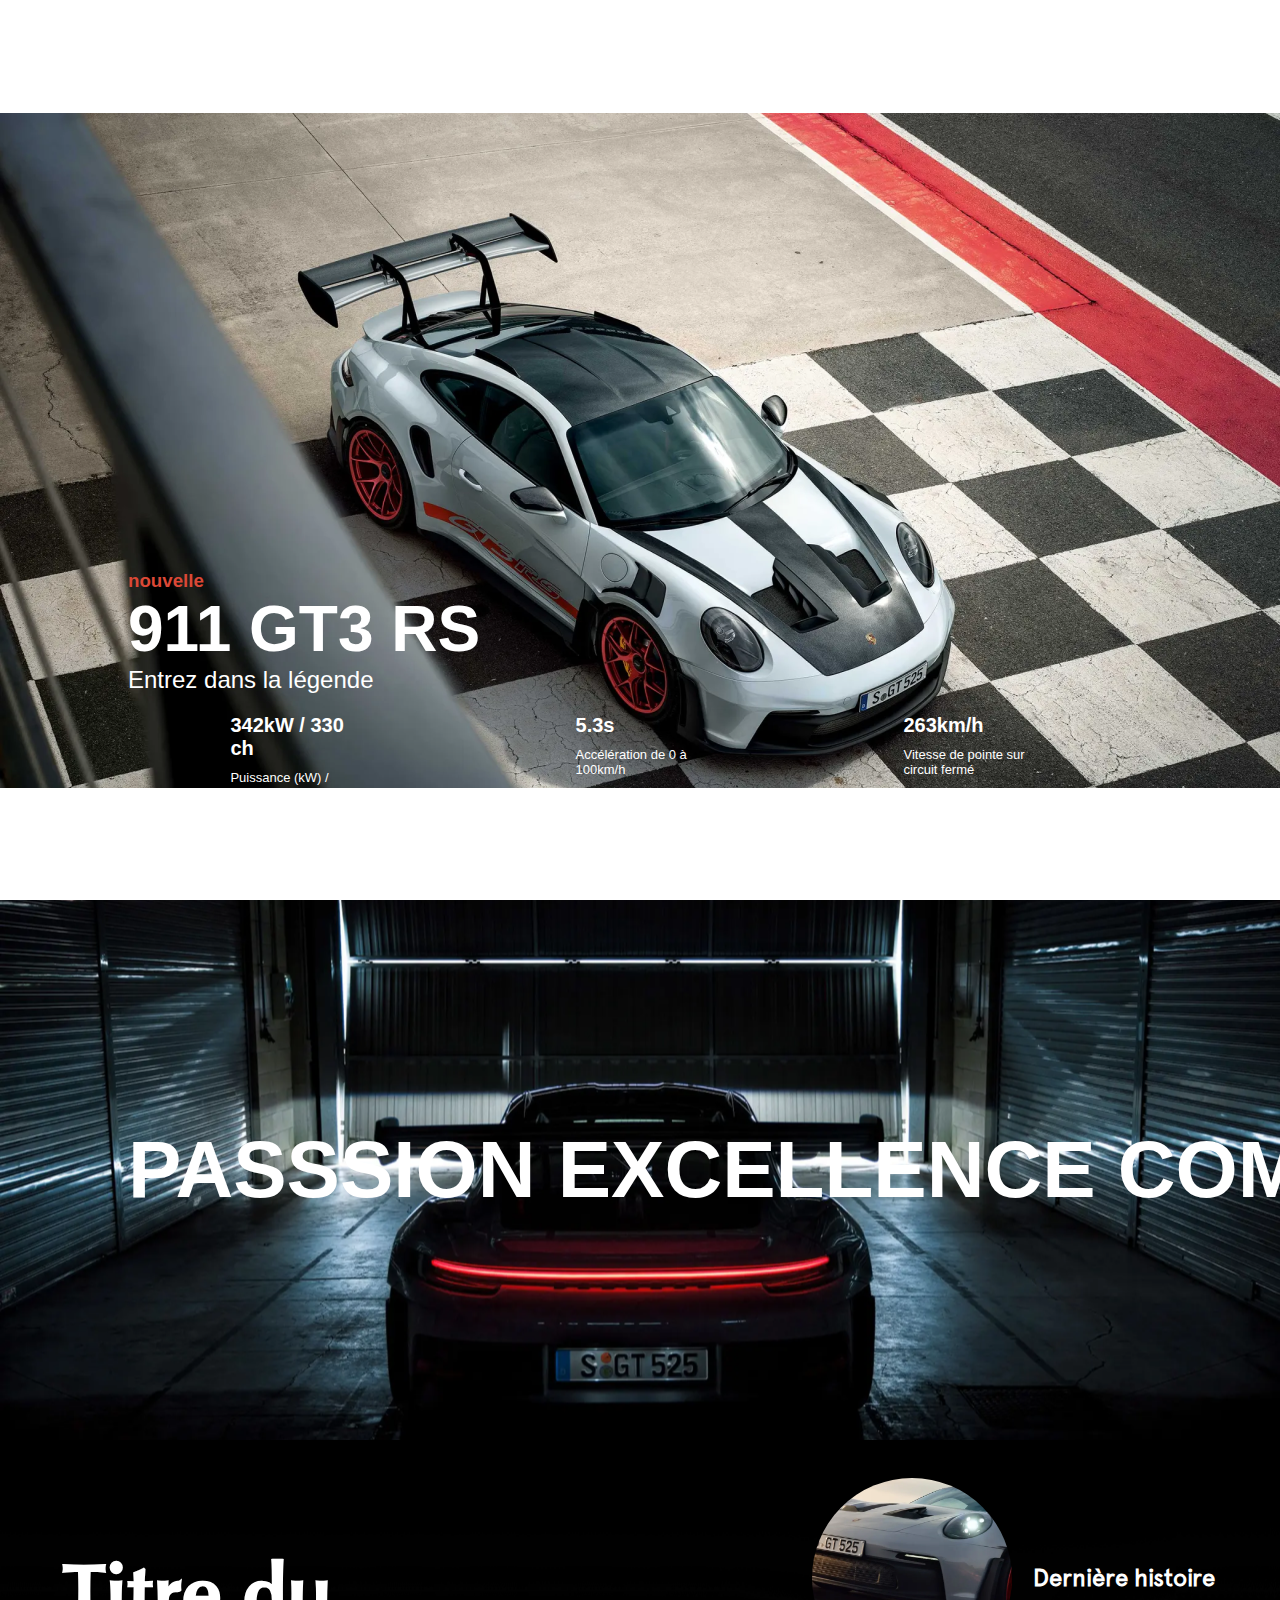
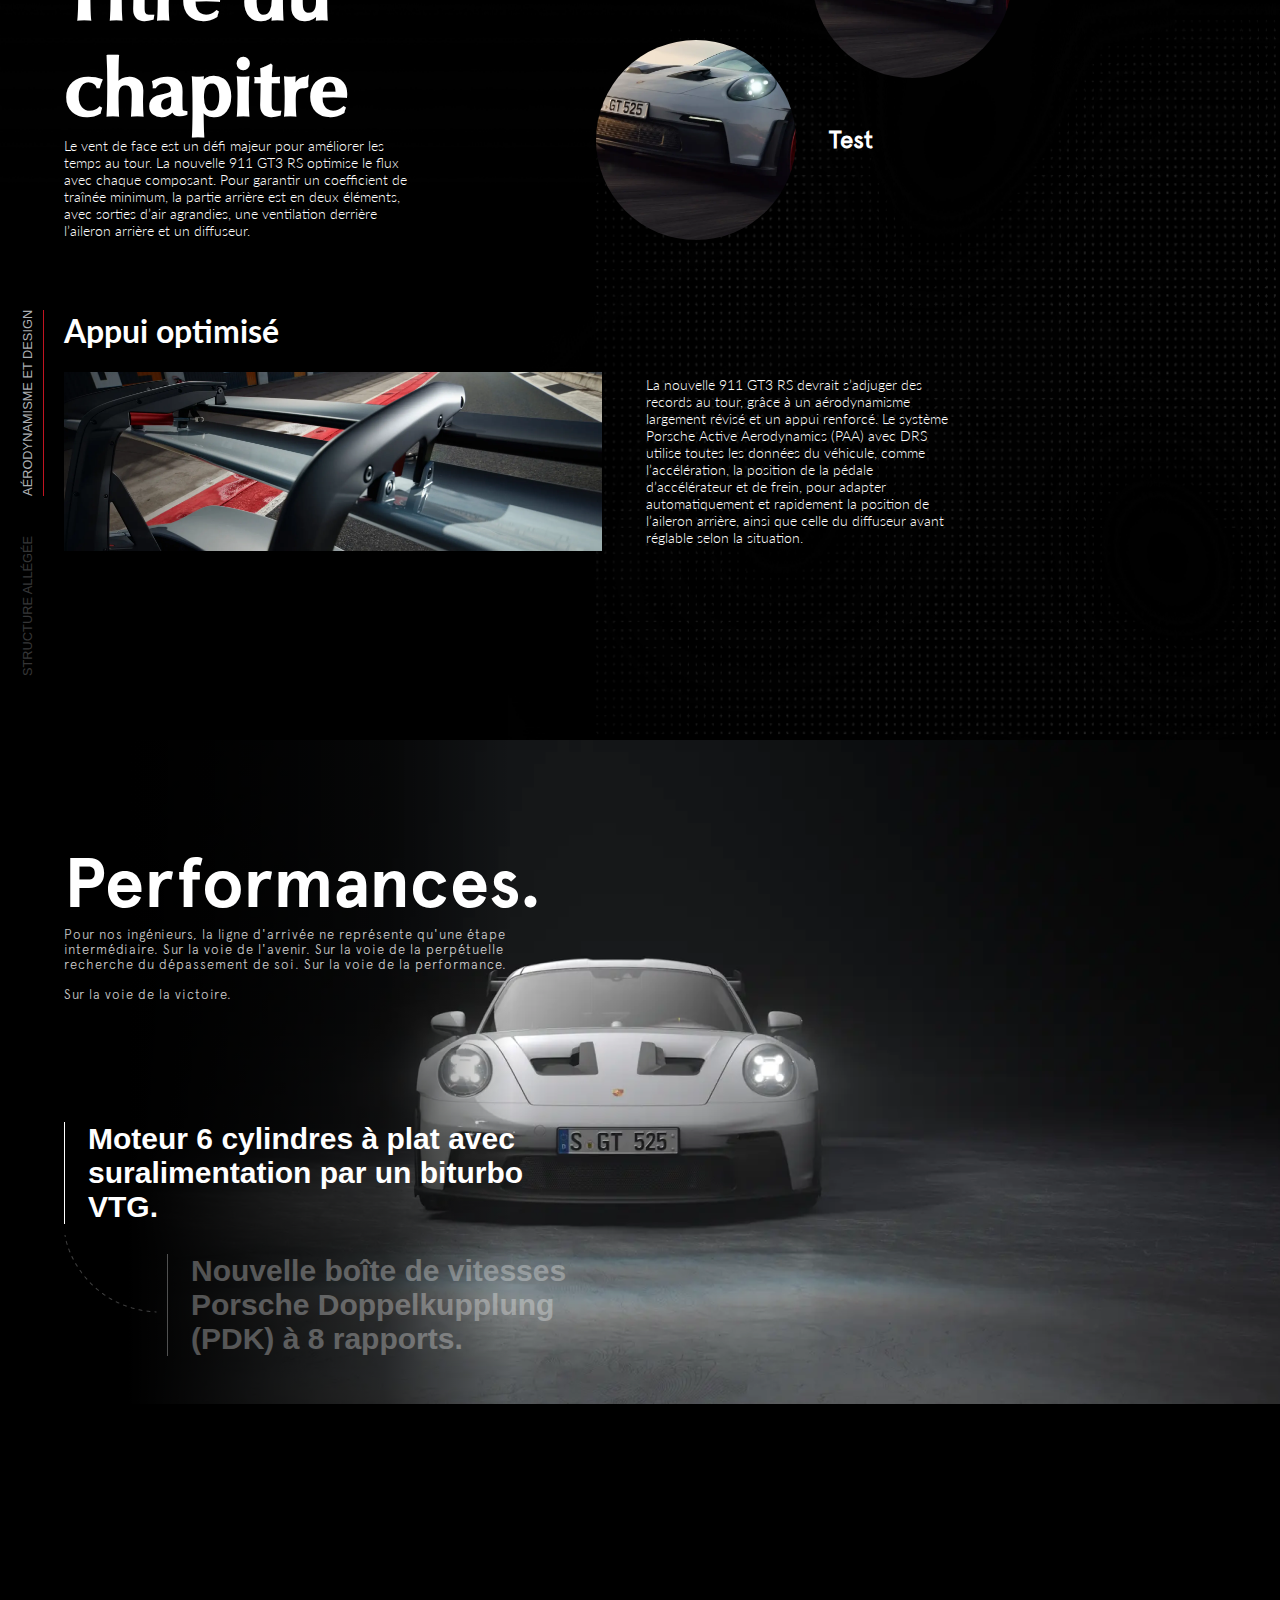
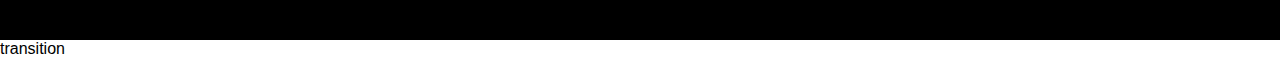
==== commit eb60c176: "frontend-360-section" ====
--- a/new-version/index.html
+++ b/new-version/index.html
@@ -12,6 +12,7 @@
     <!-- Styles import -->
     <link rel="stylesheet" href="./sct-welcome-style.css">
     <link rel="stylesheet" href="./sct-chapters-style.css">
+    <link rel="stylesheet" href="./sct-360-style.css">
     <link rel="stylesheet" href="./main.css">
 
 
@@ -117,9 +118,58 @@
                 </div>
             </section>
             <section class="sct-360-presentation">
-                
+                <div class="presentation360-container">
+
+                    <img src="../../assets/img/final-state-360.png" alt="" class="f360-image-frame" id="porsche-image">
+
+                    <div class="text-container">
+
+                        <div>
+                            <!-- <h1 id="section1-title" class="title">
+                                <span style="opacity: 1;">Sur la voie de la performance.</span>
+                                <br>
+                                <span style="opacity: 1;">Sur la voie de la victoire.</span>
+                            </h1> -->
+                            <h1 id="section1-title" class="title">
+                                <span style="opacity: 1;">Performances.</span>
+                            </h1>
+
+                            <div class="description">
+                                <p class="description-text">
+                                    Pour nos ingénieurs, la ligne d'arrivée ne représente qu'une étape intermédiaire.
+                                    Sur la
+                                    voie de
+                                    l'avenir. Sur la voie de la perpétuelle recherche du dépassement de soi. Sur la voie
+                                    de la
+                                    performance.
+                                    <br> <br>
+                                    Sur la voie de la victoire.
+                                </p>
+                            </div>
+
+                            <div class="details-container">
+                                <div class="details">
+                                    <h3>Moteur 6 cylindres à plat avec suralimentation par un biturbo VTG.</h3>
+                                </div>
+
+                                <div class="other-details">
+                                    <div class="linked-vector">
+                                        <img src="../assets/img/vector-1.png" alt="">
+                                    </div>
+                                    <div class="details hidden">
+                                        <h3>Nouvelle boîte de vitesses Porsche Doppelkupplung (PDK) à 8 rapports.</h3>
+                                    </div>
+                                </div>
+
+                            </div>
+                        </div>
+
+                    </div>
+                </div>
             </section>
-            <section class="sct-transition-start"></section>
+            <section class="sct-transition-start">
+                transition
+            </section>
         </div>
     </div>
 
--- a/new-version/sct-360-style.css
+++ b/new-version/sct-360-style.css
@@ -0,0 +1,100 @@
+.sct-360-presentation {
+    height: 100vh;
+    background-color: #000;
+}
+
+.presentation360-container {
+    position: relative;
+}
+
+.text-container {
+    position: absolute;
+    top: 0px;
+    left: 0px;
+    padding: 0 5%;
+    height: 100%;
+    
+    display: flex;
+    align-items: center;
+    
+    /* Gradient background */
+    background: rgb(0, 0, 0);
+    background: linear-gradient(90deg, rgba(0, 0, 0, 1) 10%, rgba(0, 0, 0, 0.60) 30%, rgba(0, 0, 0, 0) 40%);
+}
+
+.text-container .title {
+    color: white;
+    font-size: 70px;
+    font-weight: bold;
+    font-family: 'Apercu Bold', Arial;
+    margin-bottom: 0;
+}
+
+.text-container .description .description-text  {
+    color: white;
+    font-size: 13px;
+    font-family: 'Apercu Light', Arial;
+    width: 40%;
+    opacity: 0.8;
+    letter-spacing: 1px;
+}
+
+.details-container {
+    display: flex;
+    flex-direction: column;
+    margin-top: 100px;
+}
+
+.details-container .details{
+    padding-left: 2%;
+    display: flex;
+    width: 40%;
+    align-items: center;
+    border-left: 1px solid #fff;
+    margin-top: 20px;
+    color: #fff;
+}
+
+.details-container .details h3 {
+    margin: 0;
+    font-size: 30px;
+    font-family: 'Apercu', Arial;
+    margin-right: 10px;
+}
+
+/* section des autres détails */
+.other-details {
+    display: flex;
+    margin-top: 10px;
+}
+
+/* détail caché */
+.hidden {
+    opacity: 0.3;
+    margin-left: 10px;
+}
+
+
+.f360-image-frame {
+    width: 100%;
+    margin-left: 0;
+    opacity: 1;
+}
+
+/* Paneau de controle du développement de chaque sections */
+.control-panel {
+    position: relative;
+    top: 0px;
+    right: 0px;
+    width: 100%;
+    height: 50px;
+    background-color: rgb(228, 228, 228);
+    z-index: 20;
+    display: flex;
+    align-items: center;
+    padding-left: 20px;
+}
+
+.control-panel button {
+    margin-left: 10px;
+}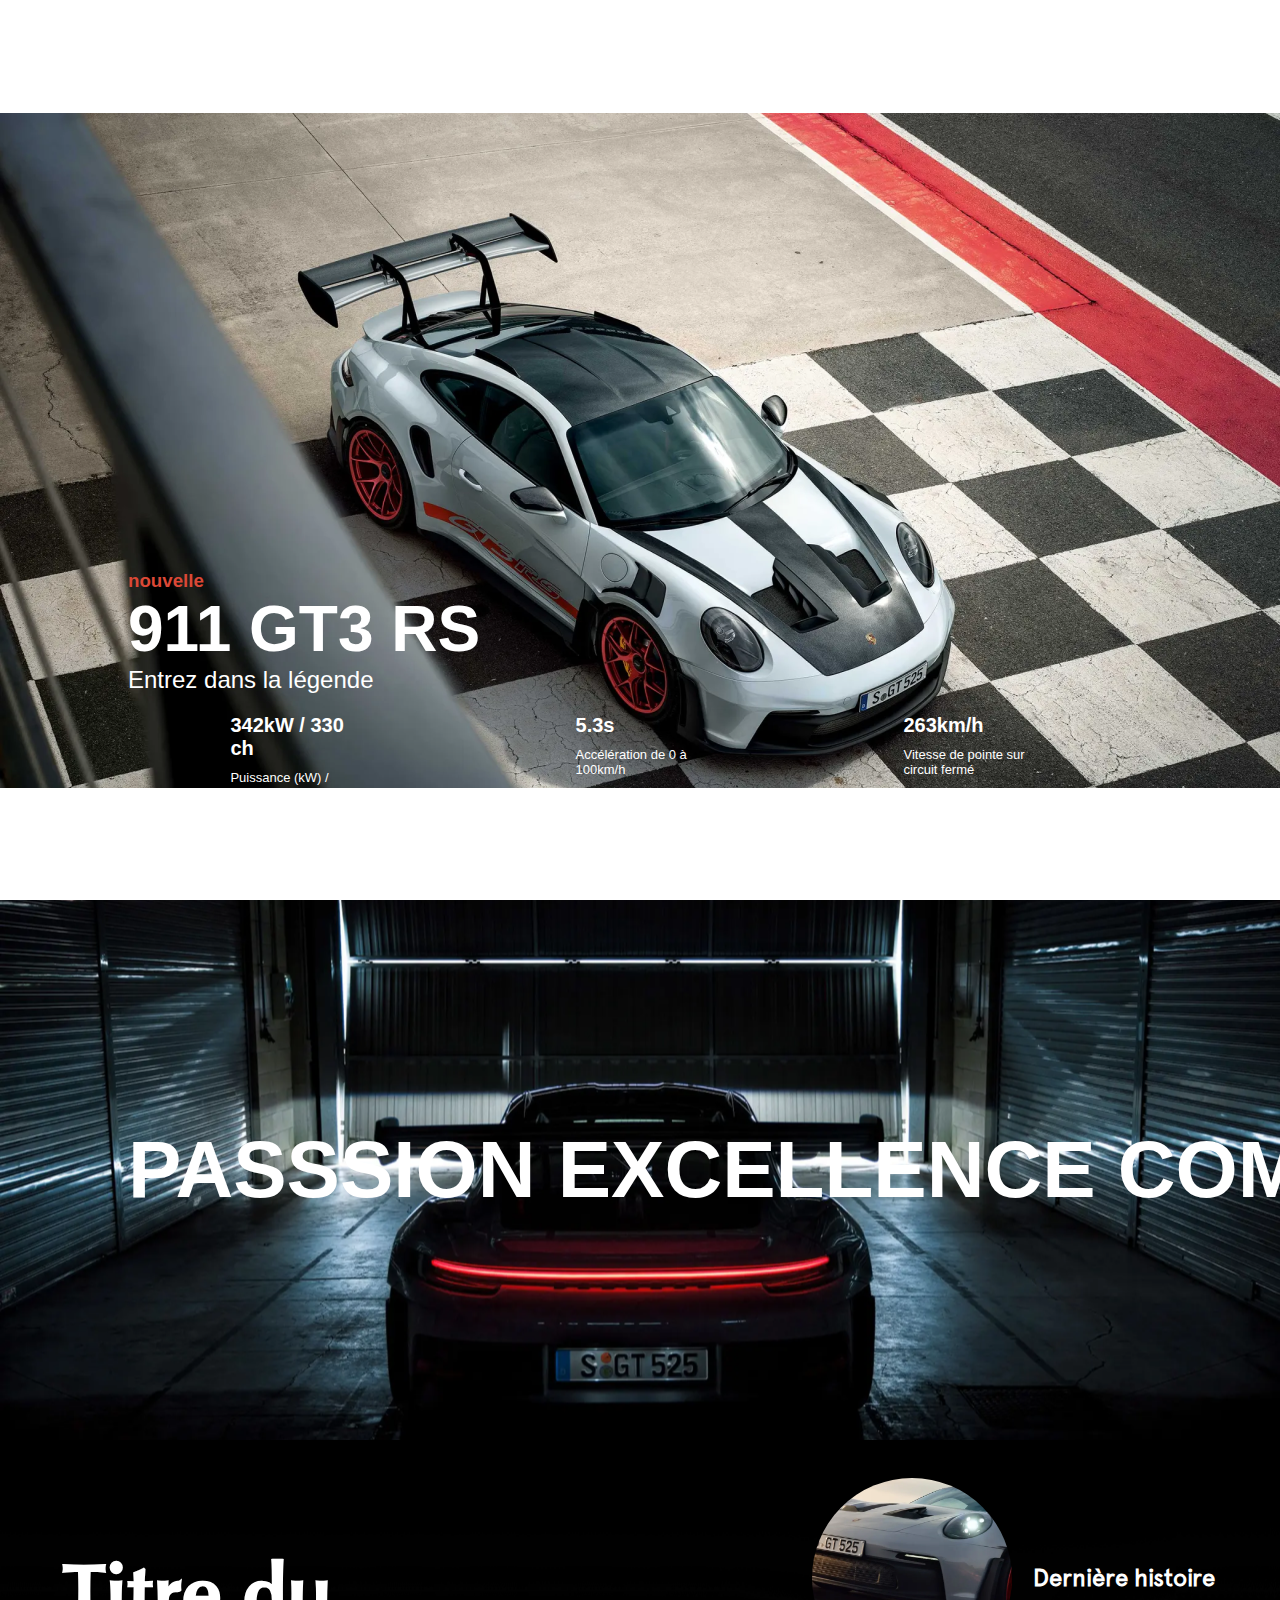
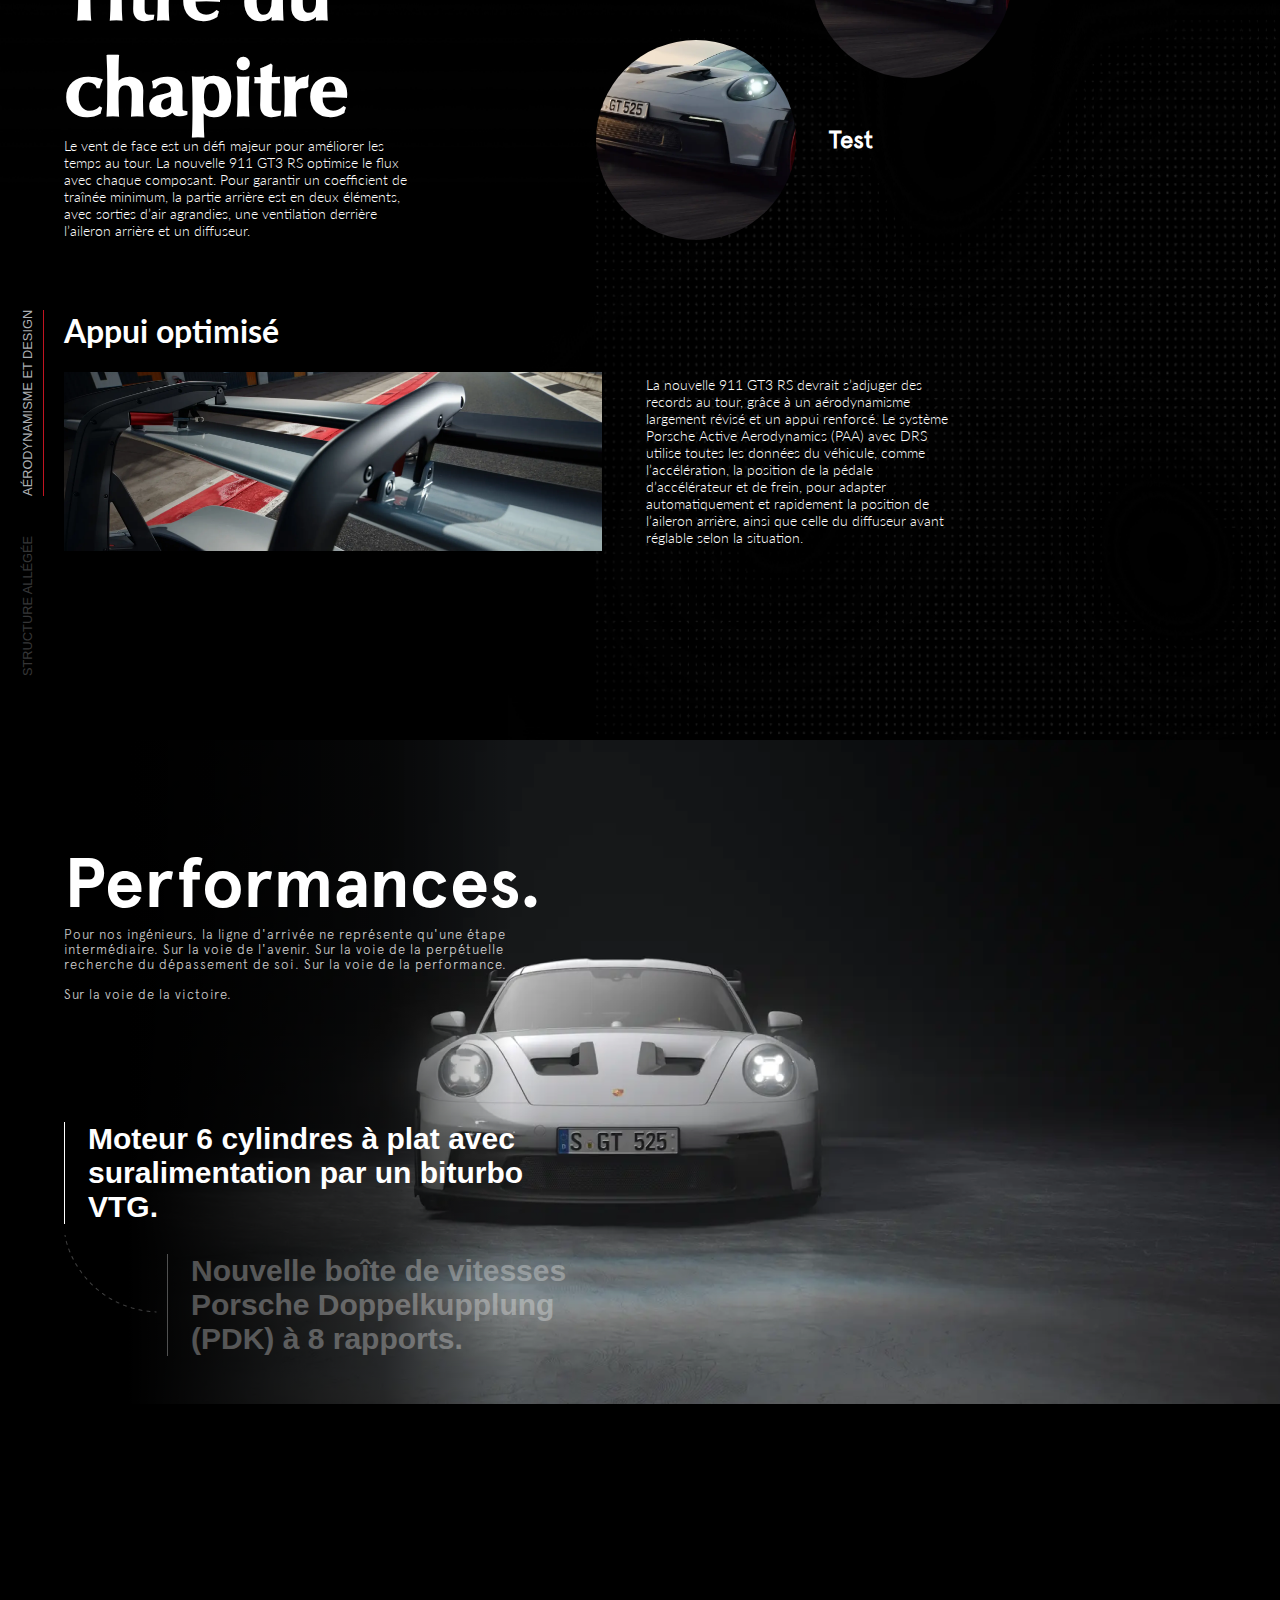
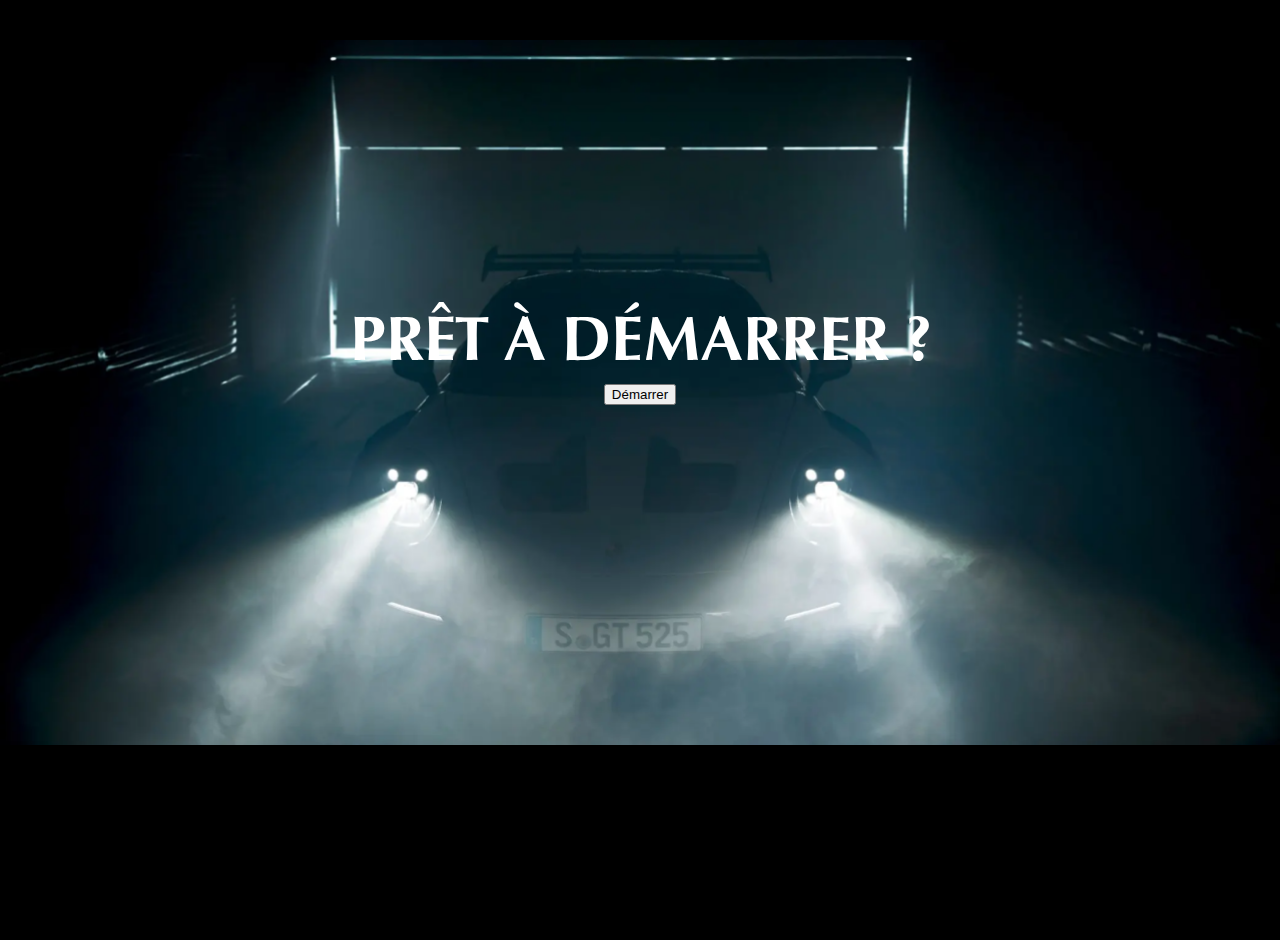
==== commit bf3b9f90: "intégration section start vehicle FE+BE" ====
--- a/new-version/index.html
+++ b/new-version/index.html
@@ -13,6 +13,7 @@
     <link rel="stylesheet" href="./sct-welcome-style.css">
     <link rel="stylesheet" href="./sct-chapters-style.css">
     <link rel="stylesheet" href="./sct-360-style.css">
+    <link rel="stylesheet" href="./sct-start-vehicle-style.css">
     <link rel="stylesheet" href="./main.css">
 
 
@@ -168,8 +169,53 @@
                 </div>
             </section>
             <section class="sct-transition-start">
-                transition
-            </section>
+                <div class="end-360">
+                    <img src="../assets/img/final-state-360.png" alt="">
+                </div>
+                <div class="vehicle-start">
+                    <div class="overlay">
+                        <h1 class="title">Prêt à démarrer ?</h1>
+                        <button id="start-btn">Démarrer</button>
+                    </div>
+                    <img src="../assets/img/start-image.png" alt="" id="start-image">
+
+                    <video muted="true" disablePictureInPicture id="start-vehicle-video">
+                        <source src="../assets/videos/racetrack-teaser.mp4" type="video/mp4">
+                    </video>
+
+
+                </div>
+            </section>
+            <script>
+                // on supprime la div end-360
+                const end360 = document.querySelector('.end-360');
+                const vehicleStart = document.querySelector('.vehicle-start');
+                end360.remove();
+
+                // on affiche la div vehicle-start
+                vehicleStart.style.display = 'block';
+
+                const startImage = document.getElementById('start-image');
+                const startVehicleVideo = document.querySelector('#start-vehicle-video');
+
+
+
+                // on lance la vidéo
+                startVehicleVideo.play();
+
+                // au clic du bouton start
+                const startBtn = document.querySelector('#start-btn');
+                startBtn.addEventListener('click', () => {
+
+                    console.log('click');
+
+                    startImage.remove();
+
+                    startVehicleVideo.style.display = 'block';
+                    startVehicleVideo.play();
+
+                });
+            </script>
         </div>
     </div>
 
--- a/new-version/sct-start-vehicle-style.css
+++ b/new-version/sct-start-vehicle-style.css
@@ -0,0 +1,79 @@
+.sct-transition-start {
+    height: 100vh;
+    background-color: #000;
+}
+@import url(../fonts-import.css);
+
+
+body {
+    margin: 0;
+    padding: 0;
+    display: flex;
+}
+
+
+.end-360 {
+    flex: 1;
+    width: 100%;
+}
+
+.end-360 img {
+    width: 100%;
+    height: 100%;
+}
+
+.vehicle-start {
+    position: relative;
+    flex: 1;
+    width: 100%;
+    display: none;
+}
+
+.vehicle-start .overlay {
+    position: absolute;
+    display: flex;
+    justify-content: center;
+    align-items: center;
+    top: 0;
+    left: 0;
+    width: 100%;
+    height: 100%;
+    animation: backgroundTransition 3s ease-in-out;
+}
+
+@keyframes backgroundTransition {
+    0% {
+        background-color: rgba(0, 0, 0, 1);
+    }
+    100% {
+        background-color: rgba(0, 0, 0, 0);
+    }
+}
+
+@keyframes titleTransform {
+    0% {
+        transform: translateY(0);
+    }
+    100% {
+        transform: translateY(-70%);
+    }
+}
+
+.overlay .title {
+    position: absolute;
+    color: #fff;
+    font-size: 4em;
+    text-transform: uppercase;
+    font-family: 'Classico Bold';
+    animation: titleTransform 2s ease-out;
+    transform: translateY(-70%);
+}
+
+.vehicle-start img {
+    width: 100%;
+    height: 100%;
+}
+
+#start-vehicle-video {
+    display: none;
+}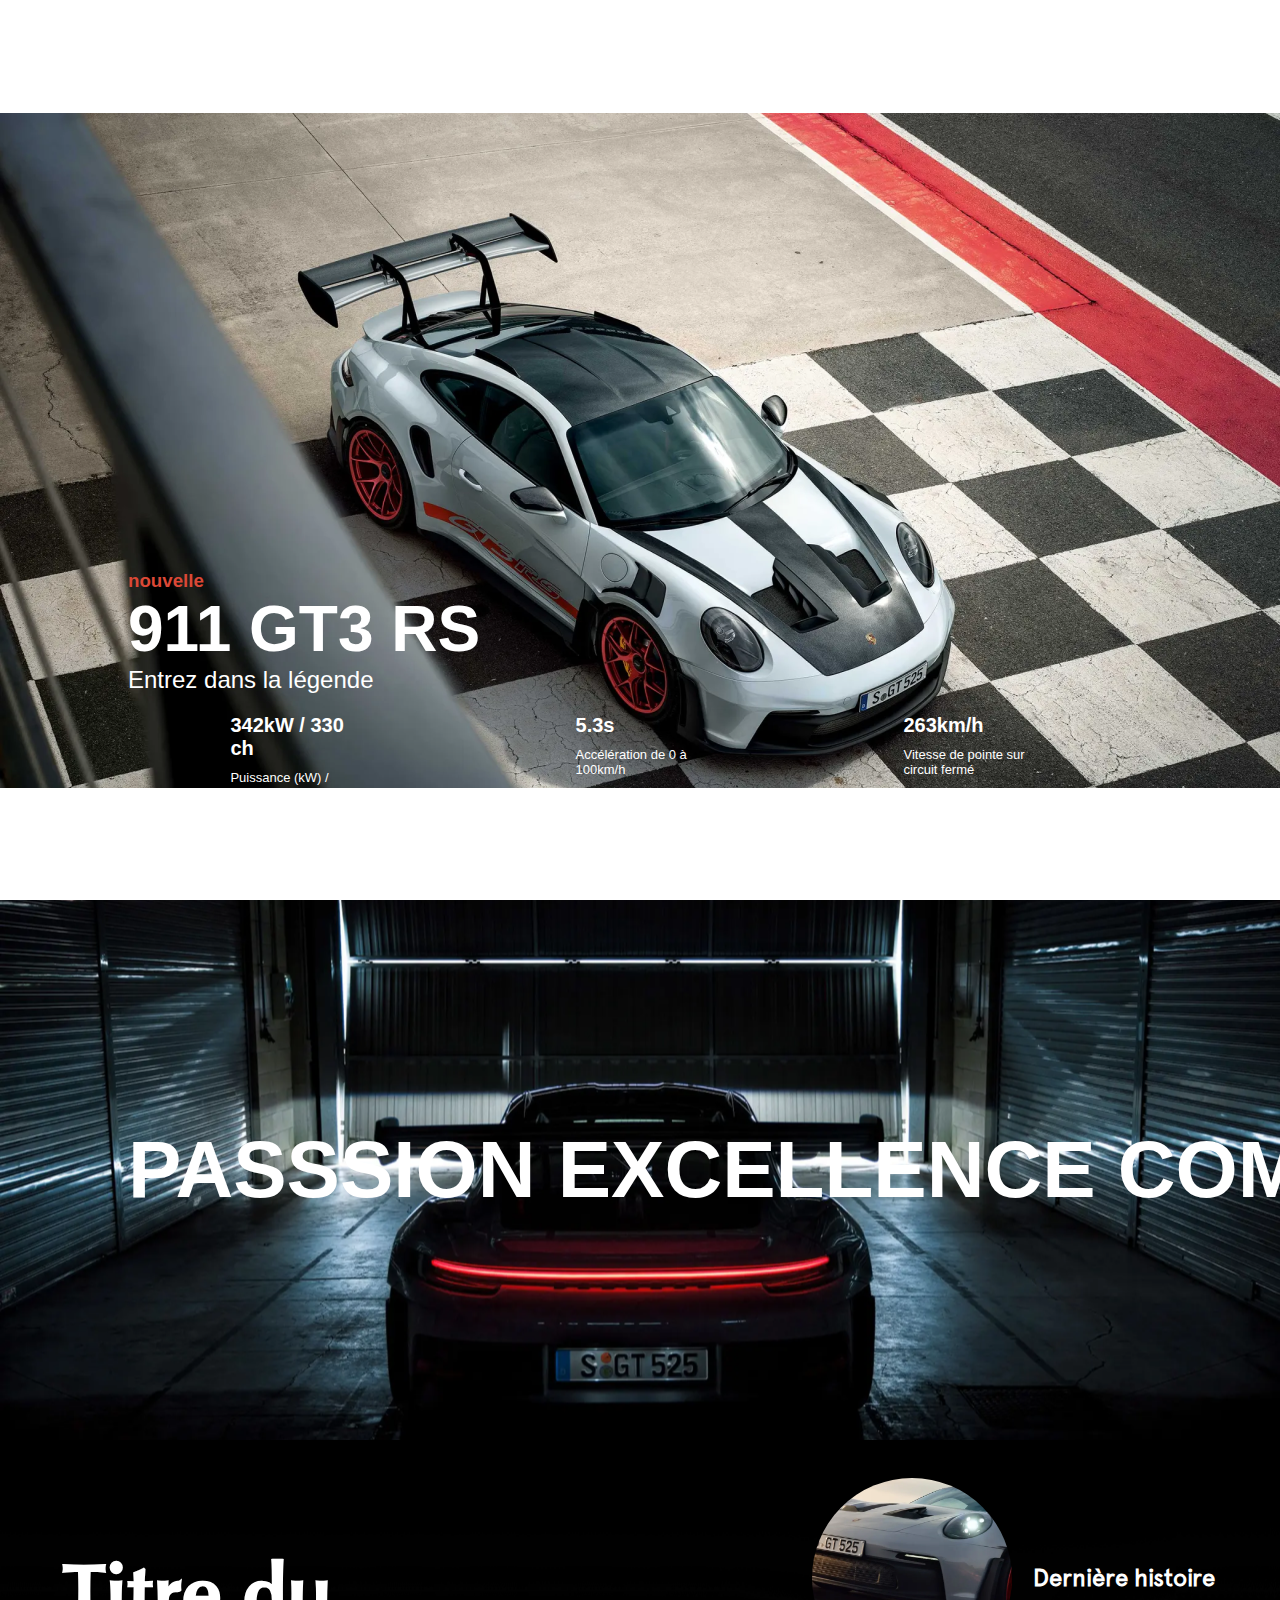
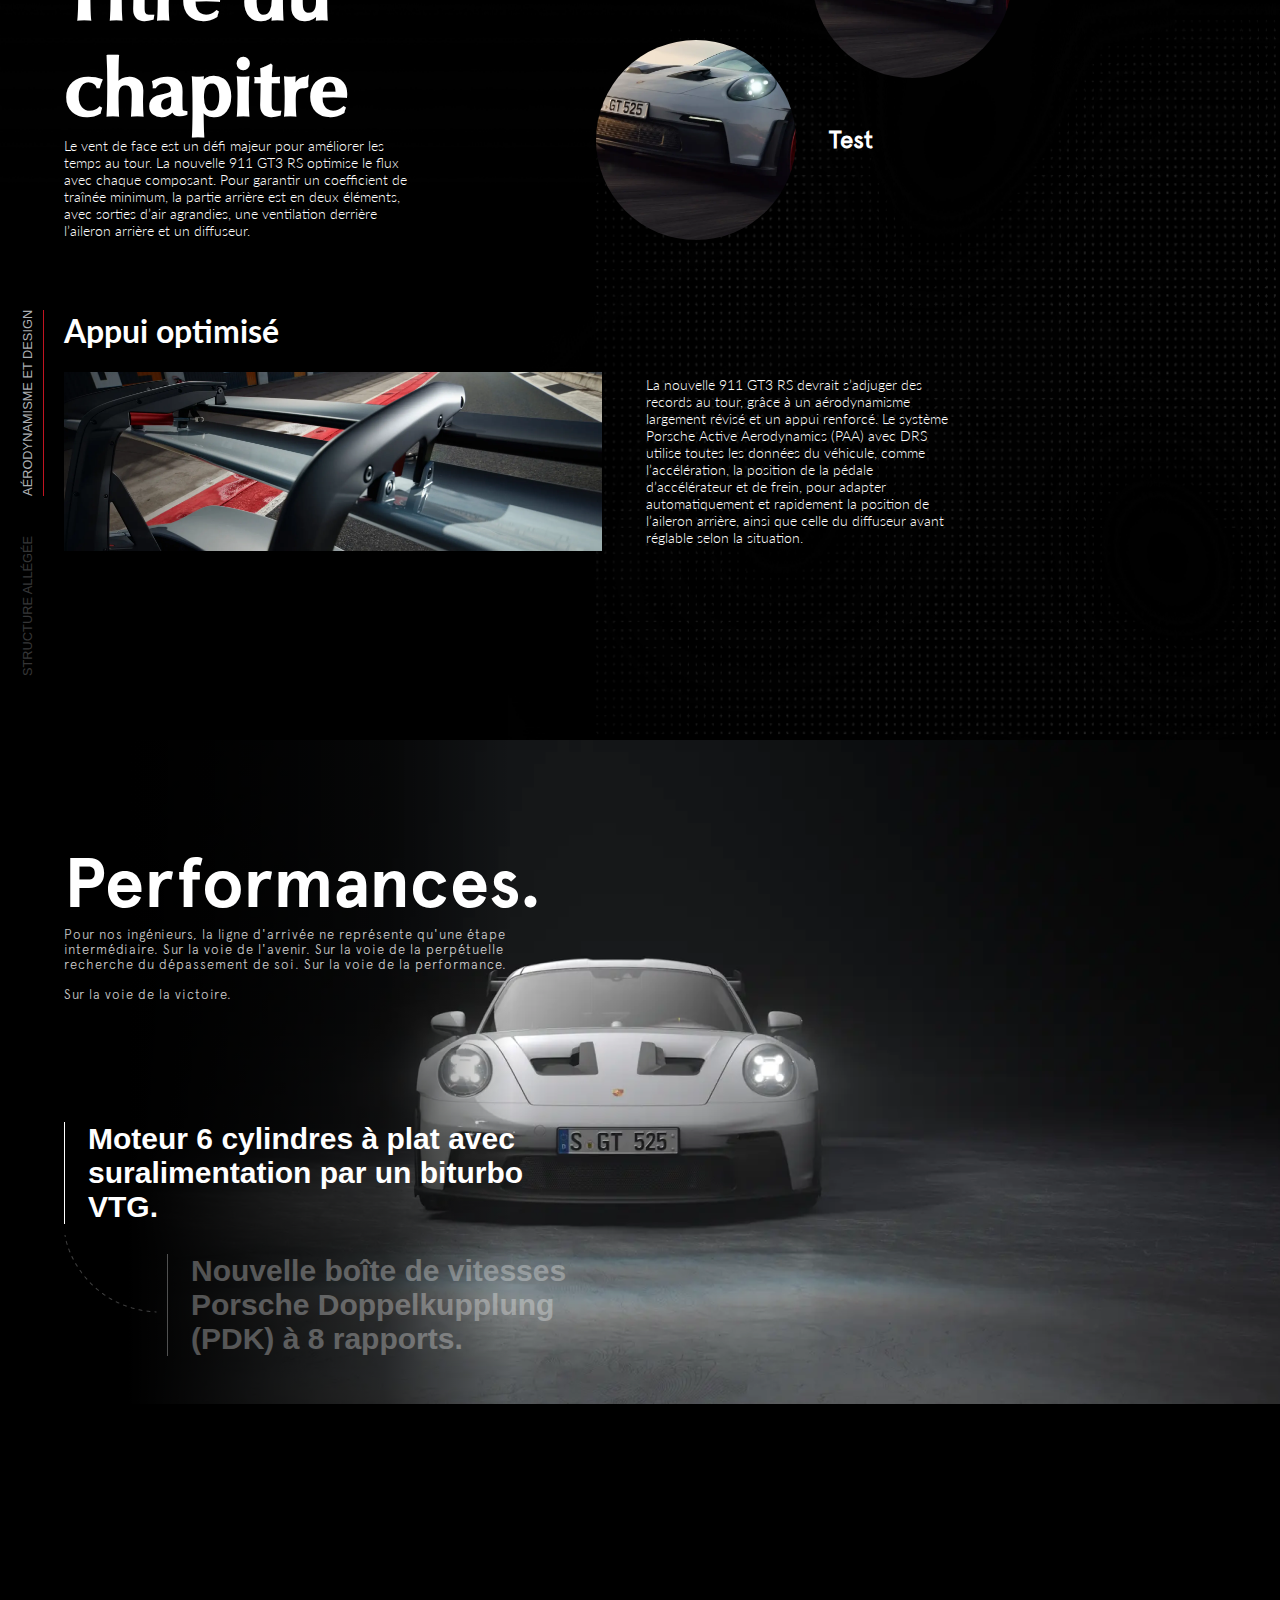
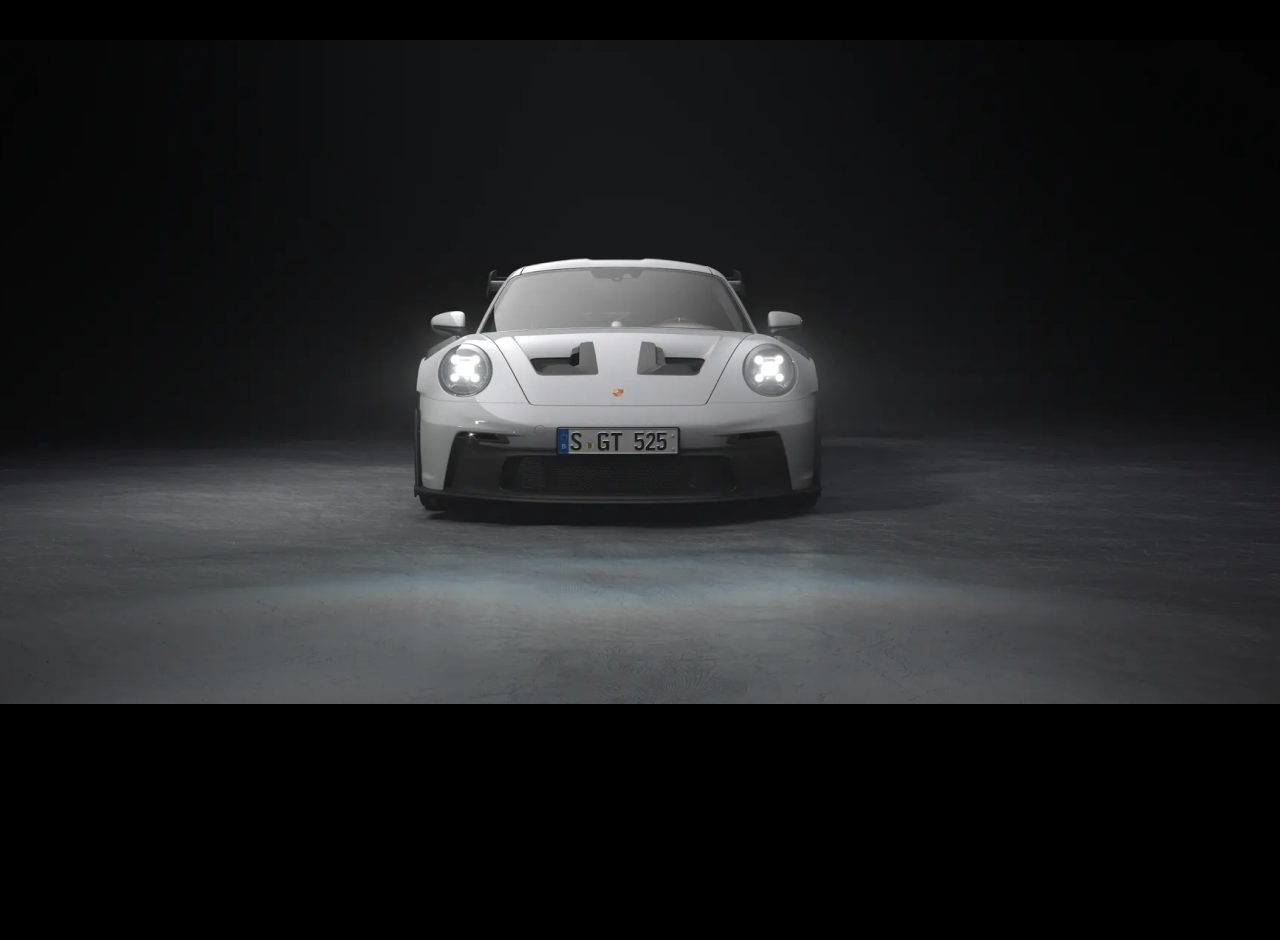
==== commit 257b5e78: "rectification javascript" ====
--- a/new-version/index.html
+++ b/new-version/index.html
@@ -187,16 +187,21 @@
                 </div>
             </section>
             <script>
-                // on supprime la div end-360
                 const end360 = document.querySelector('.end-360');
                 const vehicleStart = document.querySelector('.vehicle-start');
-                end360.remove();
+                const startVehicleVideo = document.querySelector('#start-vehicle-video');
+                const startImage = document.getElementById('start-image');
+
+                setTimeout(() => {
+                    // on supprime la div end-360
+                    end360.remove();
+                }, 1000);
 
                 // on affiche la div vehicle-start
-                vehicleStart.style.display = 'block';
-
-                const startImage = document.getElementById('start-image');
-                const startVehicleVideo = document.querySelector('#start-vehicle-video');
+                setTimeout(() => {
+                    vehicleStart.style.display = 'block';
+                }, 1000);
+
 
 
 
